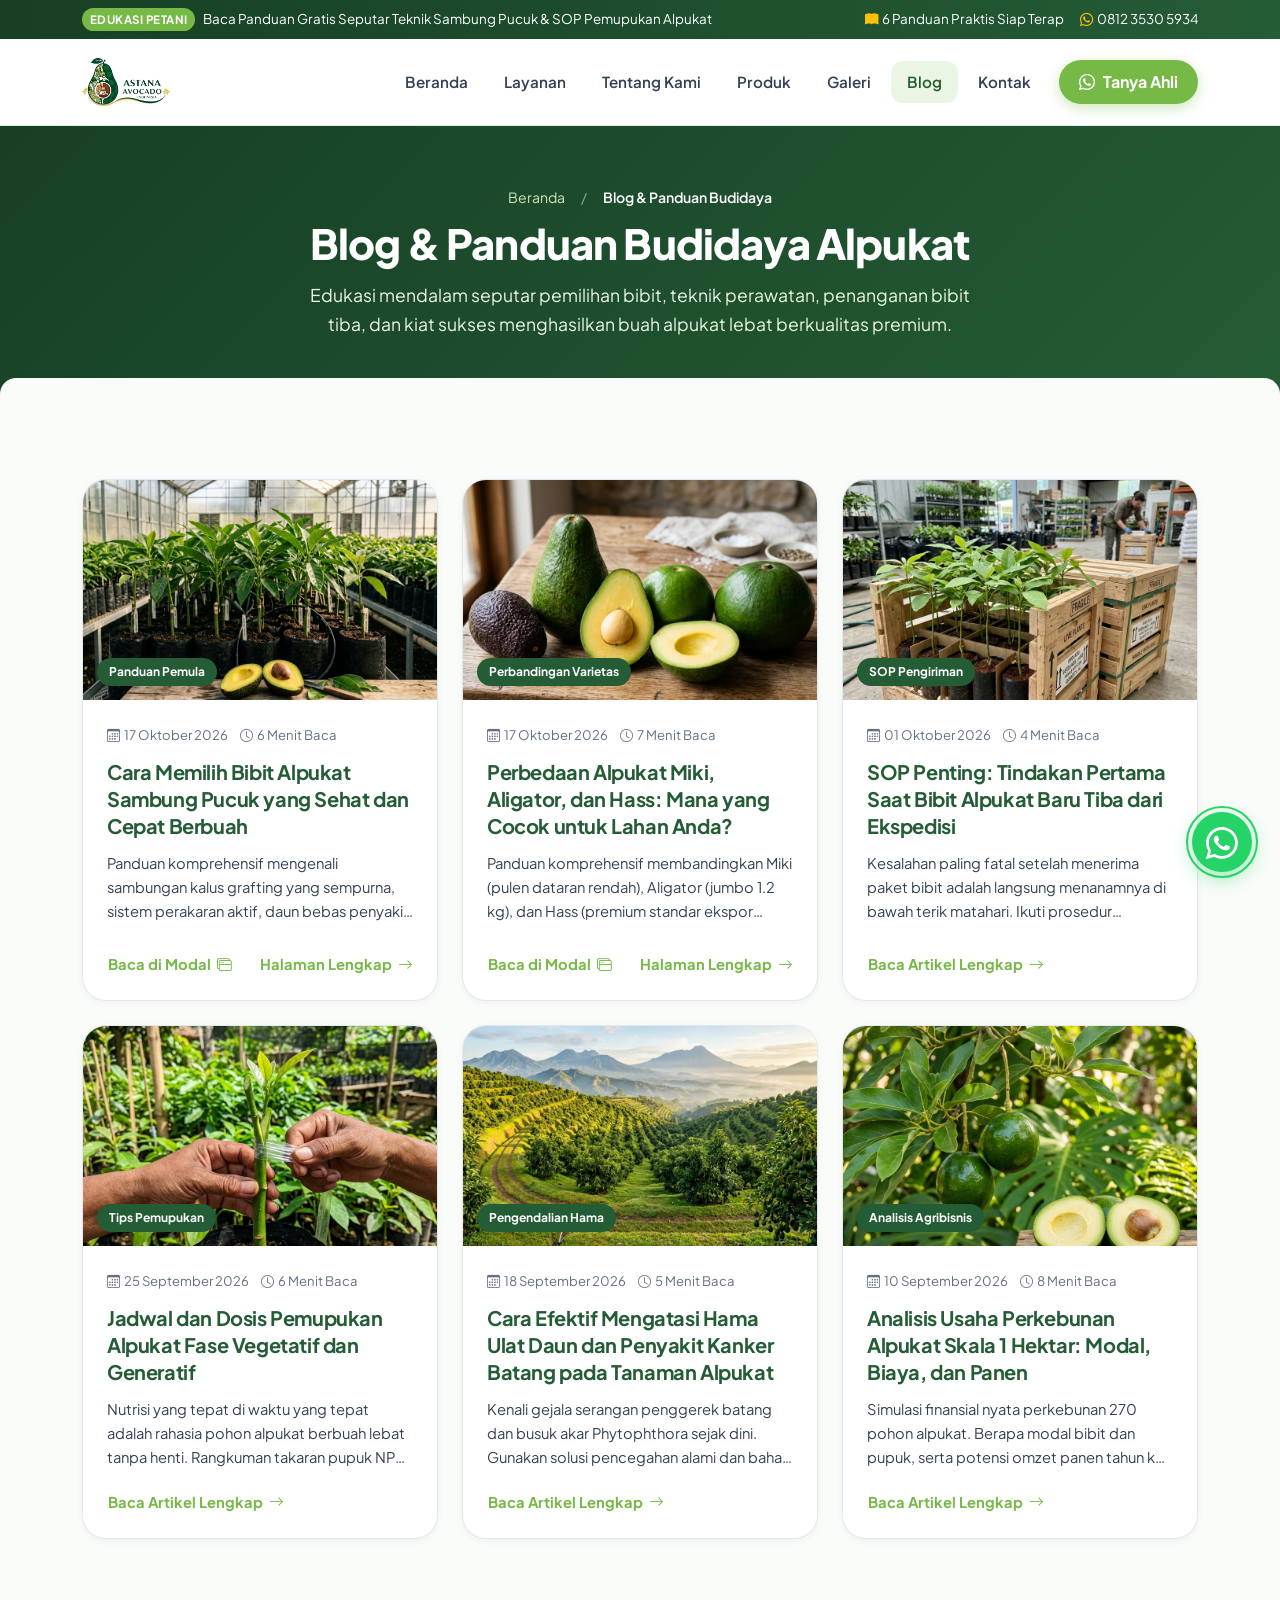
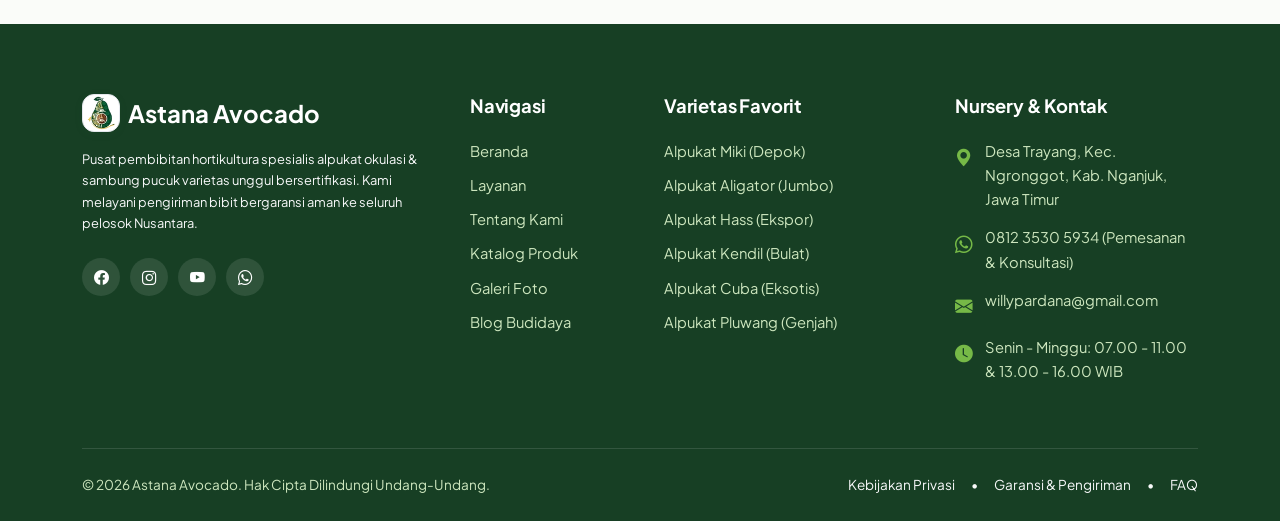
==== blog.html @ daf0a937 "file tetst" ====
<!DOCTYPE html>
<html lang="id">
<head>
  <meta charset="UTF-8">
  <meta name="viewport" content="width=device-width, initial-scale=1.0">
  <title>Blog &amp; Panduan Budidaya Bibit Alpukat | Astana Avocado</title>
  <meta name="description" content="Kumpulan artikel dan panduan praktis budidaya alpukat: cara memilih bibit sambung pucuk sehat, tips perawatan bibit tiba, jadwal pemupukan, dan analisis usaha kebun alpukat.">
  <link rel="canonical" href="https://astanaalpukat.com/blog.html">

  <meta property="og:type" content="blog">
  <meta property="og:url" content="https://astanaalpukat.com/blog.html">
  <meta property="og:title" content="Blog &amp; Panduan Budidaya Bibit Alpukat | Astana Avocado">
  <meta property="og:description" content="Panduan praktis dan ilmiah hortikultura budidaya alpukat agar cepat berbuah lebat.">
  <meta property="og:image" content="assets/images/blog-memilih-bibit.webp">

  <!-- Favicon -->
  <link rel="icon" type="image/webp" href="assets/images/favicon.webp">

  <!-- Bootstrap 5 CSS Official CDN -->
  <link href="https://cdn.jsdelivr.net/npm/bootstrap@5.3.3/dist/css/bootstrap.min.css" rel="stylesheet" integrity="sha384-QWTKZyjpPEjISv5WaRU9OFeRpok6YctnYmDr5pNlyT2bRjXh0JMhjY6hW+ALEwIH" crossorigin="anonymous">
  <link rel="stylesheet" href="https://cdn.jsdelivr.net/npm/bootstrap-icons@1.11.3/font/bootstrap-icons.min.css">
  <link rel="stylesheet" href="assets/css/style.css">

  <!-- Article JSON-LD Structured Data -->
  <script type="application/ld+json">
  {
    "@context": "https://schema.org",
    "@type": "Blog",
    "name": "Blog Budidaya Astana Alpukat",
    "description": "Panduan praktis budidaya alpukat unggul, pemilihan bibit, dan penanganan tanaman.",
    "publisher": {
      "@type": "Organization",
      "name": "Astana Alpukat",
      "logo": "https://astanaalpukat.com/assets/images/favicon.webp"
    }
  }
  </script>
</head>
<body>

  <!-- Top Announcement Bar -->
  <aside class="topbar" aria-label="Pengumuman promo">
    <div class="container">
      <div class="d-flex justify-content-between align-items-center">
        <div class="d-flex align-items-center gap-2">
          <span class="topbar-badge">Edukasi Petani</span>
          <span>Baca Panduan Gratis Seputar Teknik Sambung Pucuk &amp; SOP Pemupukan Alpukat</span>
        </div>
        <div class="d-none d-md-flex align-items-center gap-3">
          <span><i class="bi bi-book-fill me-1 text-warning"></i>6 Panduan Praktis Siap Terap</span>
          <span><i class="bi bi-whatsapp me-1 text-warning"></i>0812 3530 5934</span>
        </div>
      </div>
    </div>
  </aside>

  <!-- Main Navigation Header -->
  <header class="main-navbar" id="site-header">
    <div class="container">
      <nav class="navbar navbar-expand-lg p-0" aria-label="Menu navigasi utama">
        <a class="navbar-brand" href="index.html">
          <img src="assets/images/logo-baru-astanaavocado.webp" alt="Logo Astana Avocado Indonesia" class="navbar-brand-logo" height="48">
        </a>

        <button class="navbar-toggler border-0 shadow-none" type="button" data-bs-toggle="collapse" data-bs-target="#navbarAstana" aria-controls="navbarAstana" aria-expanded="false" aria-label="Toggle navigation">
          <span class="navbar-toggler-icon"></span>
        </button>

        <div class="collapse navbar-collapse" id="navbarAstana">
          <ul class="navbar-nav ms-auto align-items-lg-center gap-1">
            <li class="nav-item">
              <a class="nav-link" href="index.html">Beranda</a>
            </li>
            <li class="nav-item">
              <a class="nav-link" href="layanan.html">Layanan</a>
            </li>
            <li class="nav-item">
              <a class="nav-link" href="tentang-kami.html">Tentang Kami</a>
            </li>
            <li class="nav-item">
              <a class="nav-link" href="produk.html">Produk</a>
            </li>
            <li class="nav-item">
              <a class="nav-link" href="galeri.html">Galeri</a>
            </li>
            <li class="nav-item">
              <a class="nav-link active" href="blog.html">Blog</a>
            </li>
            <li class="nav-item">
              <a class="nav-link" href="kontak.html">Kontak</a>
            </li>
            <li class="nav-item ms-lg-2 mt-2 mt-lg-0">
              <a class="nav-cta-btn" href="https://wa.me/6281235305934?text=Halo%20Astana%20Alpukat,%20saya%20ingin%20konsultasi%20tanya%20jawab%20artikel%20blog." target="_blank" rel="noopener noreferrer">
                <i class="bi bi-whatsapp"></i>
                <span>Tanya Ahli</span>
              </a>
            </li>
          </ul>
        </div>
      </nav>
    </div>
  </header>

  <main id="main-content">
    <!-- Page Header Banner -->
    <section class="page-header text-center">
      <div class="container">
        <nav aria-label="breadcrumb">
          <ol class="breadcrumb-custom list-unstyled p-0 mb-2">
            <li><a href="index.html">Beranda</a></li>
            <li><span class="text-white-50 mx-2">/</span></li>
            <li class="active" aria-current="page">Blog &amp; Panduan Budidaya</li>
          </ol>
        </nav>
        <h1>Blog &amp; Panduan Budidaya Alpukat</h1>
        <p>Edukasi mendalam seputar pemilihan bibit, teknik perawatan, penanganan bibit tiba, dan kiat sukses menghasilkan buah alpukat lebat berkualitas premium.</p>
      </div>
    </section>

    <!-- Daftar Artikel Blog -->
    <section class="section-padding bg-soft">
      <div class="container">
        <div class="row g-4">
          
          <!-- Artikel 1 -->
          <div class="col-lg-4 col-md-6" id="artikel-1">
            <article class="blog-card">
              <div class="blog-img-wrap">
                <span class="blog-category-badge">Panduan Pemula</span>
                <img src="assets/images/blog-memilih-bibit.webp" alt="Panduan Memilih Bibit Alpukat Sehat" loading="lazy" width="900" height="600">
              </div>
              <div class="blog-body">
                <div class="blog-meta">
                  <span><i class="bi bi-calendar3 me-1"></i>17 Oktober 2026</span>
                  <span><i class="bi bi-clock me-1"></i>6 Menit Baca</span>
                </div>
                <h2 class="blog-title">
                  <a href="cara-memilih-bibit-alpukat-sambung-pucuk-sehat-dan-cepat-berbuah.html" data-bs-toggle="modal" data-bs-target="#articleModal1">Cara Memilih Bibit Alpukat Sambung Pucuk yang Sehat dan Cepat Berbuah</a>
                </h2>
                <p class="blog-excerpt">
                  Panduan komprehensif mengenali sambungan kalus grafting yang sempurna, sistem perakaran aktif, daun bebas penyakit, dan SOP perawatan awal pasca kirim.
                </p>
                <div class="d-flex align-items-center justify-content-between mt-auto pt-2">
                  <button class="btn p-0 text-start blog-read-more" data-bs-toggle="modal" data-bs-target="#articleModal1">
                    <span>Baca di Modal</span>
                    <i class="bi bi-window-stack"></i>
                  </button>
                  <a href="cara-memilih-bibit-alpukat-sambung-pucuk-sehat-dan-cepat-berbuah.html" class="blog-read-more text-forest">
                    <span>Halaman Lengkap</span>
                    <i class="bi bi-arrow-right"></i>
                  </a>
                </div>
              </div>
            </article>
          </div>

          <!-- Artikel 2 -->
          <div class="col-lg-4 col-md-6" id="artikel-2">
            <article class="blog-card">
              <div class="blog-img-wrap">
                <span class="blog-category-badge">Perbandingan Varietas</span>
                <img src="assets/images/blog-perbedaan-varietas.webp" alt="Perbedaan Alpukat Miki Aligator dan Hass" loading="lazy" width="900" height="600">
              </div>
              <div class="blog-body">
                <div class="blog-meta">
                  <span><i class="bi bi-calendar3 me-1"></i>17 Oktober 2026</span>
                  <span><i class="bi bi-clock me-1"></i>7 Menit Baca</span>
                </div>
                <h2 class="blog-title">
                  <a href="perbedaan-alpukat-miki-aligator-dan-hass.html" data-bs-toggle="modal" data-bs-target="#articleModal2">Perbedaan Alpukat Miki, Aligator, dan Hass: Mana yang Cocok untuk Lahan Anda?</a>
                </h2>
                <p class="blog-excerpt">
                  Panduan komprehensif membandingkan Miki (pulen dataran rendah), Aligator (jumbo 1.2 kg), dan Hass (premium standar ekspor dunia). Temukan varietas terbaik sesuai elevasi mdpl lahan Anda.
                </p>
                <div class="d-flex align-items-center justify-content-between mt-auto pt-2">
                  <button class="btn p-0 text-start blog-read-more" data-bs-toggle="modal" data-bs-target="#articleModal2">
                    <span>Baca di Modal</span>
                    <i class="bi bi-window-stack"></i>
                  </button>
                  <a href="perbedaan-alpukat-miki-aligator-dan-hass.html" class="blog-read-more text-forest">
                    <span>Halaman Lengkap</span>
                    <i class="bi bi-arrow-right"></i>
                  </a>
                </div>
              </div>
            </article>
          </div>

          <!-- Artikel 3 -->
          <div class="col-lg-4 col-md-6" id="artikel-3">
            <article class="blog-card">
              <div class="blog-img-wrap">
                <span class="blog-category-badge">SOP Pengiriman</span>
                <img src="assets/images/blog-penanganan-tiba.webp" alt="SOP Penanganan Bibit Alpukat Saat Tiba" loading="lazy" width="900" height="600">
              </div>
              <div class="blog-body">
                <div class="blog-meta">
                  <span><i class="bi bi-calendar3 me-1"></i>01 Oktober 2026</span>
                  <span><i class="bi bi-clock me-1"></i>4 Menit Baca</span>
                </div>
                <h2 class="blog-title">
                  <a href="#" data-bs-toggle="modal" data-bs-target="#articleModal3">SOP Penting: Tindakan Pertama Saat Bibit Alpukat Baru Tiba dari Ekspedisi</a>
                </h2>
                <p class="blog-excerpt">
                  Kesalahan paling fatal setelah menerima paket bibit adalah langsung menanamnya di bawah terik matahari. Ikuti prosedur aklimatisasi 5-7 hari agar bibit segar kembali 100%.
                </p>
                <button class="btn p-0 text-start blog-read-more" data-bs-toggle="modal" data-bs-target="#articleModal3">
                  <span>Baca Artikel Lengkap</span>
                  <i class="bi bi-arrow-right"></i>
                </button>
              </div>
            </article>
          </div>

          <!-- Artikel 4 -->
          <div class="col-lg-4 col-md-6" id="artikel-4">
            <article class="blog-card">
              <div class="blog-img-wrap">
                <span class="blog-category-badge">Tips Pemupukan</span>
                <img src="assets/images/blog-pemupukan.webp" alt="Jadwal dan Dosis Pemupukan Alpukat" loading="lazy" width="900" height="600">
              </div>
              <div class="blog-body">
                <div class="blog-meta">
                  <span><i class="bi bi-calendar3 me-1"></i>25 September 2026</span>
                  <span><i class="bi bi-clock me-1"></i>6 Menit Baca</span>
                </div>
                <h2 class="blog-title">
                  <a href="#" data-bs-toggle="modal" data-bs-target="#articleModal4">Jadwal dan Dosis Pemupukan Alpukat Fase Vegetatif dan Generatif</a>
                </h2>
                <p class="blog-excerpt">
                  Nutrisi yang tepat di waktu yang tepat adalah rahasia pohon alpukat berbuah lebat tanpa henti. Rangkuman takaran pupuk NPK, pupuk kandang matang, dan unsur mikro.
                </p>
                <button class="btn p-0 text-start blog-read-more" data-bs-toggle="modal" data-bs-target="#articleModal4">
                  <span>Baca Artikel Lengkap</span>
                  <i class="bi bi-arrow-right"></i>
                </button>
              </div>
            </article>
          </div>

          <!-- Artikel 5 -->
          <div class="col-lg-4 col-md-6" id="artikel-5">
            <article class="blog-card">
              <div class="blog-img-wrap">
                <span class="blog-category-badge">Pengendalian Hama</span>
                <img src="assets/images/blog-hama-penyakit.webp" alt="Cara Mengatasi Hama Ulat dan Kanker Batang Alpukat" loading="lazy" width="900" height="600">
              </div>
              <div class="blog-body">
                <div class="blog-meta">
                  <span><i class="bi bi-calendar3 me-1"></i>18 September 2026</span>
                  <span><i class="bi bi-clock me-1"></i>5 Menit Baca</span>
                </div>
                <h2 class="blog-title">
                  <a href="#" data-bs-toggle="modal" data-bs-target="#articleModal5">Cara Efektif Mengatasi Hama Ulat Daun dan Penyakit Kanker Batang pada Tanaman Alpukat</a>
                </h2>
                <p class="blog-excerpt">
                  Kenali gejala serangan penggerek batang dan busuk akar Phytophthora sejak dini. Gunakan solusi pencegahan alami dan bahan proteksi aman bagi pohon alpukat Anda.
                </p>
                <button class="btn p-0 text-start blog-read-more" data-bs-toggle="modal" data-bs-target="#articleModal5">
                  <span>Baca Artikel Lengkap</span>
                  <i class="bi bi-arrow-right"></i>
                </button>
              </div>
            </article>
          </div>

          <!-- Artikel 6 -->
          <div class="col-lg-4 col-md-6" id="artikel-6">
            <article class="blog-card">
              <div class="blog-img-wrap">
                <span class="blog-category-badge">Analisis Agribisnis</span>
                <img src="assets/images/blog-analisis-kebun.webp" alt="Analisis Modal dan Keuntungan Kebun Alpukat 1 Hektar" loading="lazy" width="900" height="600">
              </div>
              <div class="blog-body">
                <div class="blog-meta">
                  <span><i class="bi bi-calendar3 me-1"></i>10 September 2026</span>
                  <span><i class="bi bi-clock me-1"></i>8 Menit Baca</span>
                </div>
                <h2 class="blog-title">
                  <a href="#" data-bs-toggle="modal" data-bs-target="#articleModal6">Analisis Usaha Perkebunan Alpukat Skala 1 Hektar: Modal, Biaya, dan Panen</a>
                </h2>
                <p class="blog-excerpt">
                  Simulasi finansial nyata perkebunan 270 pohon alpukat. Berapa modal bibit dan pupuk, serta potensi omzet panen tahun ke-3 hingga tahun ke-6 ke depan.
                </p>
                <button class="btn p-0 text-start blog-read-more" data-bs-toggle="modal" data-bs-target="#articleModal6">
                  <span>Baca Artikel Lengkap</span>
                  <i class="bi bi-arrow-right"></i>
                </button>
              </div>
            </article>
          </div>

        </div>
      </div>
    </section>

    <!-- Modals for Full Article Reading -->
    
    <!-- Modal Artikel 1 -->
    <div class="modal fade" id="articleModal1" tabindex="-1" aria-labelledby="modalTitle1" aria-hidden="true">
      <div class="modal-dialog modal-xl modal-dialog-centered modal-dialog-scrollable">
        <div class="modal-content rounded-4 border-0 shadow-lg">
          <div class="modal-header border-0 pb-0 px-4 pt-4">
            <div>
              <span class="badge bg-success-subtle text-success px-3 py-1 rounded-pill fw-bold text-uppercase fs-xs mb-2">Panduan Budidaya Pemula</span>
              <h3 class="modal-title fw-bold text-forest" id="modalTitle1">Cara Memilih Bibit Alpukat Sambung Pucuk yang Sehat dan Cepat Berbuah</h3>
              <div class="text-muted small mt-2 d-flex flex-wrap align-items-center gap-3">
                <span><i class="bi bi-person-fill text-success me-1"></i>Tim Agronomis Astana Alpukat</span>
                <span><i class="bi bi-calendar3 text-success me-1"></i>17 Oktober 2026</span>
                <span><i class="bi bi-clock-fill text-success me-1"></i>6 Menit Baca</span>
              </div>
            </div>
            <button type="button" class="btn-close ms-auto align-self-start" data-bs-dismiss="modal" aria-label="Close"></button>
          </div>
          <div class="modal-body p-4 article-reading-body">
            <div class="rounded-4 overflow-hidden mb-4 shadow-sm">
              <img src="assets/images/blog-memilih-bibit.webp" alt="Memilih Bibit Sambung Pucuk Sehat" class="w-100 object-fit-cover" style="max-height: 380px;">
            </div>

            <p class="lead text-dark">
              Memilih bibit alpukat yang berkualitas merupakan langkah awal paling fundamental sebelum Anda menginvestasikan modal lahan, pupuk, dan waktu perawatan bertahun-tahun. Salah satu metode perbanyakan yang paling direkomendasikan dalam budidaya alpukat modern adalah <strong>sambung pucuk (*grafting*)</strong>, yaitu teknik memadukan bagian pucuk (entres) tanaman induk unggul dengan batang bawah yang berakar kokoh.
            </p>
            <p>
              Dibandingkan menanam alpukat dari biji murni (yang baru berbuah setelah 7–10 tahun dan rentan mengalami kemunduran sifat buah), bibit hasil sambung pucuk dari pohon induk yang jelas membantu mempertahankan karakter varietas 100% konsisten. Tanaman juga berpotensi memasuki fase berbuah jauh lebih awal, umumnya pada usia 2,5 hingga 3,5 tahun setelah tanam.
            </p>
            <p>
              Namun, bibit sambung pucuk tidak otomatis berbuah tanpa syarat. Kualitas kalus sambungan, kesehatan perakaran, kesesuaian iklim mdpl, dan ketelatenan pemupukan memegang peranan besar. Simak panduan teknis berikut agar Anda tidak salah memilih bibit.
            </p>

            <hr class="my-4">

            <!-- 1. Mengenal Sambung Pucuk -->
            <div class="variety-feature-card mb-4">
              <div class="row g-4 align-items-center">
                <div class="col-md-4 text-center">
                  <img src="assets/images/sambung-pucuk.webp" alt="Teknik Sambung Pucuk Alpukat" class="img-fluid rounded-4 shadow-sm" style="max-height: 200px; object-fit: cover;">
                  <span class="badge bg-success text-white mt-2 px-3 py-1 rounded-pill">Perbanyakan Vegetatif</span>
                </div>
                <div class="col-md-8">
                  <h4 class="fw-bold text-forest mb-2">1. Mengenal Bibit Alpukat Sambung Pucuk</h4>
                  <p class="small text-muted mb-2">Penyatuan batang bawah bersistem akar kuat dengan entres pohon induk unggul berbuah lebat.</p>
                  <ul class="small mb-0">
                    <li><strong>Karakter Varietas Terjaga:</strong> Pucuk berasal dari pohon induk unggul sehingga sifat buah persis mengikuti induknya.</li>
                    <li><strong>Potensi Berbuah Lebih Cepat:</strong> Memasuki fase generatif 2,5–3,5 tahun (jauh lebih cepat dari semai biji 7–10 tahun).</li>
                    <li><strong>Pilihan Varietas Beragam:</strong> Bisa memilih varietas adaptif seperti Miki, Aligator, Hass, Kendil, Cuba, atau Pluwang.</li>
                  </ul>
                </div>
              </div>
            </div>

            <!-- 2. Periksa Daun dan Batang -->
            <h4 class="fw-bold text-forest mt-4 mb-2">2. Periksa Kesehatan Daun dan Batang</h4>
            <div class="p-3 bg-light rounded-4 border mb-4">
              <h6 class="fw-bold text-forest mb-2"><i class="bi bi-check2-circle text-success me-2"></i>Ciri Fisik Bibit Sehat:</h6>
              <ul class="small mb-0">
                <li><strong>Warna Daun:</strong> Daun tua hijau pekat mengkilap, pucuk muda hijau pupus kemerahan segar tanpa layu berkepanjangan.</li>
                <li><strong>Batang Silindris Kokoh:</strong> Tegak lurus, tidak kurus kerempeng (*etiolasi*), dan kulit batang tidak berkerut kering.</li>
                <li><strong>Bebas Dari Hama:</strong> Tidak ada bercak hitam antraknosa pada daun dan tidak ada lubang gerek batang.</li>
                <li><strong>Pertumbuhan Tunas Aktif:</strong> Terlihat adanya kuncup trubus daun muda yang aktif bertumbuh di ujung pucuk.</li>
              </ul>
            </div>

            <!-- 3. Kualitas Sambungan -->
            <h4 class="fw-bold text-forest mt-4 mb-2">3. Pastikan Sambungan Menyatu dengan Baik</h4>
            <p>
              Titik sambungan (*grafting union*) adalah organ terpenting pada bibit vegetatif. Sambungan yang belum menyatu sempurna berisiko patah saat diterpa angin kencang atau mati meranggas karena saluran nutrisi tersumbat.
            </p>
            <div class="article-callout-box py-3 px-4 mb-4">
              <h6 class="fw-bold text-forest mb-2"><i class="bi bi-shield-fill-check text-success me-2"></i>Kriteria Sambungan Sempurna:</h6>
              <ul class="small mb-0">
                <li><strong>Kalus Tertutup Rapat:</strong> Sambungan berbentuk 'V' telah terbungkus kalus kambium secara rata tanpa rongga retak.</li>
                <li><strong>Bebas Jamur:</strong> Area sambungan tidak menghitam basah, tidak berlendir, dan bebas dari miselium jamur putih.</li>
                <li><strong>Pucuk Tetap Bervigor:</strong> Bagian entres di atas sambungan tampak segar berkayu dan telah bertunas aktif.</li>
              </ul>
            </div>

            <!-- 4. Batang Bawah dan Akar -->
            <h4 class="fw-bold text-forest mt-4 mb-2">4. Pilih Batang Bawah dan Akar yang Berkualitas</h4>
            <div class="row g-3 mb-4">
              <div class="col-md-6">
                <div class="p-3 rounded-4 border bg-white h-100 shadow-sm">
                  <h6 class="fw-bold text-forest mb-1"><i class="bi bi-flower1 text-success me-2"></i>Batang Bawah Sehat</h6>
                  <p class="small text-muted mb-0">Berasal dari biji alpukat lokal yang tua dan adaptif terhadap tanah tropis. Pangkal batang bersih tanpa gejala busuk leher batang (*collar rot*).</p>
                </div>
              </div>
              <div class="col-md-6">
                <div class="p-3 rounded-4 border bg-white h-100 shadow-sm">
                  <h6 class="fw-bold text-forest mb-1"><i class="bi bi-bezier2 text-primary me-2"></i>Perakaran Aktif</h6>
                  <p class="small text-muted mb-0">Rambut akar berwarna putih kekuningan segar. Hindari bibit dengan akar berbau busuk atau akar yang melingkar kaku di dasar polybag (*root-bound*).</p>
                </div>
              </div>
            </div>

            <!-- 5. Keaslian Varietas -->
            <h4 class="fw-bold text-forest mt-4 mb-2">5. Pastikan Varietas dan Asal Entres Jelas</h4>
            <p>
              Pastikan penjual dapat menjelaskan pohon induk asal entres yang digunakan. Tanyakan apakah entres diambil dari pohon induk yang sudah pernah berbuah lebat terverifikasi agar tidak salah varietas setelah dirawat bertahun-tahun.
            </p>

            <!-- 6. Faktor Cepat Berbuah -->
            <h4 class="fw-bold text-forest mt-4 mb-2">6. Faktor Penentu Kecepatan Berbuah</h4>
            <div class="d-flex flex-column gap-2 mb-4">
              <div class="p-2 px-3 bg-light rounded-3 small">
                <strong>1. Fase Dewasa Entres:</strong> Entres dari cabang produktif membawa memori genetika dewasa untuk cepat berbunga.
              </div>
              <div class="p-2 px-3 bg-light rounded-3 small">
                <strong>2. Sinar Matahari:</strong> Minimal 6–8 jam sinar matahari penuh setiap hari untuk memicu fotosintesis optimal.
              </div>
              <div class="p-2 px-3 bg-light rounded-3 small">
                <strong>3. Pemupukan Tepat Waktu:</strong> Pupuk NPK seimbang pada fase vegetatif, lalu pupuk tinggi Fosfat &amp; Kalium (MKP/KNO3) pada fase generatif.
              </div>
              <div class="p-2 px-3 bg-light rounded-3 small">
                <strong>4. Pemangkasan (*Pruning*):</strong> Memangkas pucuk agar cabang melebar mendatar dan merangsang pembungaan serentak.
              </div>
            </div>

            <!-- 7. Sesuaikan Ukuran Bibit -->
            <h4 class="fw-bold text-forest mt-4 mb-2">7. Sesuaikan Ukuran Bibit dengan Kebutuhan Penanaman</h4>
            <div class="row g-3 mb-4">
              <div class="col-md-6">
                <div class="p-3 rounded-4 border bg-white h-100 shadow-sm">
                  <h6 class="fw-bold text-forest mb-1">Pekarangan Rumah &amp; Tabulampot</h6>
                  <p class="small text-muted mb-0">Pilih bibit tinggi 60–80 cm bertajuk kompak (seperti Alpukat Miki). Sangat mudah dipindahkan ke pot drum 100 liter atau halaman rumah sempit.</p>
                </div>
              </div>
              <div class="col-md-6">
                <div class="p-3 rounded-4 border bg-white h-100 shadow-sm">
                  <h6 class="fw-bold text-forest mb-1">Kebun Komersial Hektaran</h6>
                  <p class="small text-muted mb-0">Pilih bibit tinggi 70–90 cm dengan diameter batang seragam. Pastikan berasal dari batch sambung pucuk yang sama agar jadwal panen serempak.</p>
                </div>
              </div>
            </div>

            <!-- 8. Media Tanam -->
            <h4 class="fw-bold text-forest mt-4 mb-2">8. Perhatikan Media Tanam dan Drainase</h4>
            <p>
              Alpukat sangat anti terhadap perakaran yang tergenang becek. Media tanam yang baik harus gembur berporositas tinggi, campuran tanah subur, sekam bakar/mentah, dan kompos matang dengan rasio 2:1:1.
            </p>

            <!-- 9. SOP Penanganan Pasca Kirim -->
            <h4 class="fw-bold text-forest mt-4 mb-2">9. SOP Penanganan Bibit Setelah Tiba</h4>
            <div class="d-flex flex-column gap-2 mb-4">
              <div class="p-3 bg-light rounded-3 d-flex gap-3 align-items-start">
                <span class="badge bg-success rounded-circle p-2 px-3 fw-bold fs-6">1</span>
                <div>
                  <h6 class="fw-bold text-forest mb-1">Karantina di Tempat Teduh (5–7 Hari)</h6>
                  <p class="small text-muted mb-0">Letakkan bibit di teras atau di bawah paranet. JANGAN langsung dijemur di terik matahari siang.</p>
                </div>
              </div>
              <div class="p-3 bg-light rounded-3 d-flex gap-3 align-items-start">
                <span class="badge bg-success rounded-circle p-2 px-3 fw-bold fs-6">2</span>
                <div>
                  <h6 class="fw-bold text-forest mb-1">Siram Air Secukupnya + Vitamin B1</h6>
                  <p class="small text-muted mb-0">Basahi media polybag hingga lembap. Berikan larutan anti-stres Vitamin B1 tanaman untuk mempercepat pemulihan akar.</p>
                </div>
              </div>
              <div class="p-3 bg-light rounded-3 d-flex gap-3 align-items-start">
                <span class="badge bg-success rounded-circle p-2 px-3 fw-bold fs-6">3</span>
                <div>
                  <h6 class="fw-bold text-forest mb-1">Tanam Setelah Muncul Trubus Daun Baru</h6>
                  <p class="small text-muted mb-0">Ketika daun kembali tegak dan kuncup daun baru mulai muncul, bibit siap dipindahkan ke lubang tanam permanen.</p>
                </div>
              </div>
            </div>

            <!-- 10. Kesalahan Fatal -->
            <h4 class="fw-bold text-forest mt-4 mb-2">10. Kesalahan Fatal yang Harus Dihindari</h4>
            <div class="d-flex flex-column gap-2 mb-4">
              <div class="error-avoid-item">
                <strong>1. Tergiur Harga Asal Murah:</strong> Bibit murah seringkali berasal dari semai biji liar atau entres pohon liar tanpa seleksi.
              </div>
              <div class="error-avoid-item">
                <strong>2. Mengabaikan Luka Sambungan:</strong> Membeli bibit dengan sambungan yang masih basah atau berjamur berisiko mati dalam hitungan minggu.
              </div>
              <div class="error-avoid-item">
                <strong>3. Salah Memilih Varietas untuk Ketinggian Lahan:</strong> Memaksakan menanam varietas dataran tinggi di daerah pesisir pantai.
              </div>
            </div>

            <!-- FAQ Accordion -->
            <h4 class="fw-bold text-forest mt-4 mb-3">Pertanyaan yang Sering Diajukan (FAQ)</h4>
            <div class="accordion mb-4" id="faqAccordionModal1">
              <div class="accordion-item border-0 mb-2 rounded-3 shadow-xs">
                <h2 class="accordion-header" id="hFaq1M1">
                  <button class="accordion-button collapsed rounded-3 fw-bold text-forest bg-light" type="button" data-bs-toggle="collapse" data-bs-target="#cFaq1M1">
                    Apa perbedaan bibit sambung pucuk dan bibit dari biji?
                  </button>
                </h2>
                <div id="cFaq1M1" class="accordion-collapse collapse" data-bs-parent="#faqAccordionModal1">
                  <div class="accordion-body small text-muted">
                    Bibit sambung pucuk menjamin sifat buah 100% sama dengan pohon induknya dan mulai berbuah dalam 2,5–3,5 tahun. Sedangkan tanaman dari semai biji membutuhkan waktu 7–10 tahun dan rasa buahnya berisiko menyimpang jauh dari induknya.
                  </div>
                </div>
              </div>
              <div class="accordion-item border-0 mb-2 rounded-3 shadow-xs">
                <h2 class="accordion-header" id="hFaq2M1">
                  <button class="accordion-button collapsed rounded-3 fw-bold text-forest bg-light" type="button" data-bs-toggle="collapse" data-bs-target="#cFaq2M1">
                    Bagaimana cara mengetahui sambungan pucuk berhasil sempurna?
                  </button>
                </h2>
                <div id="cFaq2M1" class="accordion-collapse collapse" data-bs-parent="#faqAccordionModal1">
                  Sambungan yang berhasil ditandai dengan tautan kambium yang tertutup kalus mulus tanpa celah retak, ranting entres berwarna hijau segar, dan aktif memunculkan tunas trubus baru.
                </div>
              </div>
              <div class="accordion-item border-0 mb-2 rounded-3 shadow-xs">
                <h2 class="accordion-header" id="hFaq3M1">
                  <button class="accordion-button collapsed rounded-3 fw-bold text-forest bg-light" type="button" data-bs-toggle="collapse" data-bs-target="#cFaq3M1">
                    Berapa ukuran bibit yang ideal untuk ditanam di kebun?
                  </button>
                </h2>
                <div id="cFaq3M1" class="accordion-collapse collapse" data-bs-parent="#faqAccordionModal1">
                  Bibit berukuran tinggi 60–90 cm dengan diameter batang seukuran jari telunjuk, luka sambungan telah mengeras tertutup kalus, dan perakaran sudah aktif memenuhi polybag.
                </div>
              </div>
            </div>

            <!-- Callout Box -->
            <div class="article-callout-box d-flex flex-column flex-md-row align-items-md-center justify-content-between gap-3">
              <div>
                <h6 class="fw-bold text-forest mb-1"><i class="bi bi-shield-check-fill text-success me-2"></i>Pesan Bibit Sambung Pucuk Asli Bergaransi</h6>
                <p class="small text-muted mb-0">Semua bibit di nursery Astana Avocado bersumber dari pohon induk berbuah terverifikasi dan dikemas peti kayu aman sampai ke kebun Anda.</p>
              </div>
              <a href="https://wa.me/6281235305934?text=Halo%20Astana%20Alpukat,%20saya%20tertarik%20memesan%20bibit%20sambung%20pucuk%20berkualitas." target="_blank" rel="noopener noreferrer" class="btn btn-sm btn-whatsapp text-nowrap px-3 py-2">
                <i class="bi bi-whatsapp me-1"></i> Pesan via WhatsApp
              </a>
            </div>

          </div>
          <div class="modal-footer border-0 px-4 pb-4 pt-0 d-flex flex-wrap justify-content-between">
            <button type="button" class="btn btn-secondary rounded-pill px-4" data-bs-dismiss="modal">Tutup</button>
            <div class="d-flex gap-2">
              <a href="cara-memilih-bibit-alpukat-sambung-pucuk-sehat-dan-cepat-berbuah.html" class="btn btn-outline-custom rounded-pill px-4">
                <i class="bi bi-box-arrow-up-right me-1"></i> Buka Halaman Penuh
              </a>
              <a href="produk.html" class="btn-primary-custom rounded-pill px-4">
                Lihat Katalog Bibit
              </a>
            </div>
          </div>
        </div>
      </div>
    </div>

    <!-- Modal Artikel 2 -->
    <div class="modal fade" id="articleModal2" tabindex="-1" aria-labelledby="modalTitle2" aria-hidden="true">
      <div class="modal-dialog modal-xl modal-dialog-centered modal-dialog-scrollable">
        <div class="modal-content rounded-4 border-0 shadow-lg">
          <div class="modal-header border-0 pb-0 px-4 pt-4">
            <div>
              <span class="badge bg-success-subtle text-success px-3 py-1 rounded-pill fw-bold text-uppercase fs-xs mb-2">Panduan Varietas Unggul</span>
              <h3 class="modal-title fw-bold text-forest" id="modalTitle2">Perbedaan Alpukat Miki, Aligator, dan Hass: Mana yang Cocok untuk Lahan Anda?</h3>
              <div class="text-muted small mt-2 d-flex flex-wrap align-items-center gap-3">
                <span><i class="bi bi-person-fill text-success me-1"></i>Tim Agronomis Astana Alpukat</span>
                <span><i class="bi bi-calendar3 text-success me-1"></i>17 Oktober 2026</span>
                <span><i class="bi bi-clock-fill text-success me-1"></i>7 Menit Baca</span>
              </div>
            </div>
            <button type="button" class="btn-close ms-auto align-self-start" data-bs-dismiss="modal" aria-label="Close"></button>
          </div>
          <div class="modal-body p-4 article-reading-body">
            <div class="rounded-4 overflow-hidden mb-4 shadow-sm">
              <img src="assets/images/blog-perbedaan-varietas.webp" alt="Perbandingan Alpukat Miki, Aligator, dan Hass" class="w-100 object-fit-cover" style="max-height: 380px;">
            </div>

            <p class="lead text-dark">
              Memilih varietas alpukat yang tepat merupakan salah satu langkah terpenting sebelum Anda memulai investasi berkebun. Setiap varietas memiliki karakter unik, mulai dari ukuran buah, tekstur daging, cita rasa, ketinggian tanam (mdpl), hingga potensi pasarnya. Tiga varietas yang paling banyak diperbincangkan saat ini adalah <strong>Alpukat Miki</strong>, <strong>Alpukat Aligator</strong>, dan <strong>Alpukat Hass</strong>.
            </p>
            <p>
              Alpukat Miki dikenal dengan daging buah yang pulen legit serta sangat adaptif di dataran rendah. Alpukat Aligator menarik perhatian karena bobot raksasa dan bentuk buahnya yang panjang. Sementara itu, alpukat Hass merupakan standar buah premium supermarket dunia dengan tekstur <em>creamy</em> dan kaya minyak nabati.
            </p>
            <p>
              Namun, varietas terbaik tidak selalu sama bagi setiap orang. Pilihan yang tepat harus disesuaikan dengan ketinggian lahan Anda, tujuan penanaman, ketersediaan air, dan target pasar. Berikut pembahasan komparasi mendalam untuk membantu Anda menentukan bibit terbaik.
            </p>

            <hr class="my-4">

            <!-- 1. Alpukat Miki -->
            <div class="variety-feature-card mb-4" id="modal-miki">
              <div class="row g-4 align-items-center">
                <div class="col-md-4 text-center">
                  <img src="assets/images/alpukat-miki.webp" alt="Buah dan Bibit Alpukat Miki" class="img-fluid rounded-4 shadow-sm" style="max-height: 220px; object-fit: cover;">
                  <span class="badge bg-success text-white mt-2 px-3 py-1 rounded-pill">Juara Dataran Rendah (0-600 mdpl)</span>
                </div>
                <div class="col-md-8">
                  <h4 class="fw-bold text-forest mb-2">1. Mengenal Alpukat Miki</h4>
                  <p class="small text-muted mb-3">Primadona pekarangan rumah perkotaan &amp; kebun dataran rendah bersuhu panas.</p>
                  <p>
                    Alpukat Miki merupakan varietas unggulan nasional yang sangat populer di kalangan petani maupun penghobi tabulampot. Menurut laporan Balai Penerapan Modernisasi Pertanian (BPTP) Jambi, alpukat Miki memiliki bobot buah sekitar <strong>400–600 gram</strong>, daging tebal berwarna kuning mentega cerah, serta tekstur lembut, padat, dan sangat pulen tanpa serat.
                  </p>
                  <h6 class="fw-bold text-forest">Karakteristik Utama:</h6>
                  <ul class="small mb-2">
                    <li><strong>Ukuran Buah:</strong> Sedang hingga cukup besar (400–600 gram/buah).</li>
                    <li><strong>Tekstur &amp; Rasa:</strong> Lembut, padat, pulen legit dengan sensasi sedikit manis gurih.</li>
                    <li><strong>Ketahanan Hama:</strong> Daun memiliki enzim alami yang tidak disukai ulat grayak/kipat.</li>
                    <li><strong>Potensi Penggunaan:</strong> Konsumsi keluarga pekarangan, penjualan buah meja segar, dan tabulampot.</li>
                  </ul>
                  <div class="article-callout-box py-2 px-3 mt-3">
                    <small><strong>Kelebihan Utama:</strong> Sangat genjah (mulai berbuah pada umur 2,5–3 tahun dari bibit sambung pucuk) dan pohon tidak terlalu tinggi sehingga mudah dipanen di pekarangan rumah.</small>
                  </div>
                </div>
              </div>
            </div>

            <!-- 2. Alpukat Aligator -->
            <div class="variety-feature-card mb-4" id="modal-aligator">
              <div class="row g-4 align-items-center">
                <div class="col-md-4 text-center">
                  <img src="assets/images/alpukat-aligator.webp" alt="Buah dan Bibit Alpukat Aligator" class="img-fluid rounded-4 shadow-sm" style="max-height: 220px; object-fit: cover;">
                  <span class="badge bg-warning text-dark mt-2 px-3 py-1 rounded-pill">Buah Jumbo (200-900 mdpl)</span>
                </div>
                <div class="col-md-8">
                  <h4 class="fw-bold text-forest mb-2">2. Mengenal Alpukat Aligator</h4>
                  <p class="small text-muted mb-3">Daya tarik visual spektakuler dengan bobot mencapai 1.2 kg per butir.</p>
                  <p>
                    Alpukat Aligator memiliki ciri morfologi buah yang sangat unik dan mudah dikenali: bentuknya memanjang seperti moncong buaya dengan bagian bawah yang membesar. Ukuran buahnya yang raksasa menjadikannya primadona agrowisata petik buah dan pedagang buah segar.
                  </p>
                  <h6 class="fw-bold text-forest">Karakteristik Utama:</h6>
                  <ul class="small mb-2">
                    <li><strong>Ukuran Buah:</strong> Sangat besar (jumbo), rata-rata bobot 800 gram hingga 1.300 gram (1.3 kg).</li>
                    <li><strong>Tekstur &amp; Rasa:</strong> Daging tebal, lembut bermentega, gurih mengenyangkan.</li>
                    <li><strong>Vigor Tanaman:</strong> Pertumbuhan sangat cepat, batang kekar dengan cabang lateral yang kuat menopang buah berat.</li>
                    <li><strong>Potensi Penggunaan:</strong> Agrowisata petik buah, parcel buah eksklusif, dan pasar buah kiloan besar.</li>
                  </ul>
                  <div class="article-callout-box py-2 px-3 mt-3">
                    <small><strong>Kelebihan Utama:</strong> Nilai jual tinggi karena penampilan buah yang impresif. Satu butir buah Aligator bisa dinikmati bersama oleh 3–4 orang sekaligus.</small>
                  </div>
                </div>
              </div>
            </div>

            <!-- 3. Alpukat Hass -->
            <div class="variety-feature-card mb-4" id="modal-hass">
              <div class="row g-4 align-items-center">
                <div class="col-md-4 text-center">
                  <img src="assets/images/alpukat-hass.webp" alt="Buah dan Bibit Alpukat Hass" class="img-fluid rounded-4 shadow-sm" style="max-height: 220px; object-fit: cover;">
                  <span class="badge bg-dark text-white mt-2 px-3 py-1 rounded-pill">Standar Ekspor Dunia (&gt;600 mdpl)</span>
                </div>
                <div class="col-md-8">
                  <h4 class="fw-bold text-forest mb-2">3. Mengenal Alpukat Hass</h4>
                  <p class="small text-muted mb-3">Raja alpukat premium dunia dengan kandungan minyak nabati &gt;18%.</p>
                  <p>
                    Alpukat Hass menguasai lebih dari 80% peredaran alpukat di pasar internasional. Keunikannya terletak pada kulit buah yang berkerikil kasar dan akan berubah warna secara alami dari hijau tua menjadi ungu kehitaman ketika buah matang sempurna.
                  </p>
                  <h6 class="fw-bold text-forest">Karakteristik Utama:</h6>
                  <ul class="small mb-2">
                    <li><strong>Ukuran Buah:</strong> Sedang (200–350 gram), ukuran ideal untuk satu porsi sajian individual (*single serving*).</li>
                    <li><strong>Tekstur &amp; Cita Rasa:</strong> Sangat padat, super *creamy*, gurih dengan aroma khas kacang (*nutty flavor*).</li>
                    <li><strong>Daya Simpan:</strong> Kulitnya yang tebal dan liat membuatnya tahan benturan saat pengiriman jarak jauh serta tahan simpan lama.</li>
                    <li><strong>Kebutuhan Iklim:</strong> Wajib dataran tinggi (&gt;600 hingga 1.500 mdpl) dengan suhu malam sejuk agar proses pembuahan optimal.</li>
                  </ul>
                  <div class="article-callout-box py-2 px-3 mt-3">
                    <small><strong>Kelebihan Utama:</strong> Harga jual per kilogram tertinggi di pasar modern (supermarket impor, restoran hotel bintang lima, dan pasar ekspor).</small>
                  </div>
                </div>
              </div>
            </div>

            <!-- 4. Tabel Perbandingan -->
            <h4 class="fw-bold text-forest mt-4 mb-3">4. Tabel Perbandingan Lengkap Miki vs Aligator vs Hass</h4>
            <div class="table-responsive mb-4 shadow-sm rounded-3">
              <table class="table table-bordered table-hover table-article-comparison mb-0">
                <thead>
                  <tr>
                    <th scope="col" style="width: 20%;">Parameter Evaluasi</th>
                    <th scope="col" style="width: 26%;">Alpukat Miki</th>
                    <th scope="col" style="width: 27%;">Alpukat Aligator</th>
                    <th scope="col" style="width: 27%;">Alpukat Hass</th>
                  </tr>
                </thead>
                <tbody>
                  <tr>
                    <td class="fw-bold bg-light">Preferensi Ketinggian</td>
                    <td><strong>0 – 600 mdpl</strong> (Dataran Rendah panas)</td>
                    <td><strong>200 – 900 mdpl</strong> (Dataran Rendah - Sedang)</td>
                    <td><strong>600 – 1.500 mdpl</strong> (Dataran Tinggi sejuk)</td>
                  </tr>
                  <tr>
                    <td class="fw-bold bg-light">Bentuk &amp; Kulit Buah</td>
                    <td>Bulat oval mulus, kulit hijau mengkilap tipis</td>
                    <td>Memanjang 60-80 cm, bawah membesar, hijau cerah</td>
                    <td>Bulat telur, kulit tebal berkerikil kasar, hitam ungu saat matang</td>
                  </tr>
                  <tr>
                    <td class="fw-bold bg-light">Bobot Rata-rata</td>
                    <td>400 – 600 gram</td>
                    <td>800 – 1.300 gram (Jumbo)</td>
                    <td>200 – 350 gram (Standar Salad)</td>
                  </tr>
                  <tr>
                    <td class="fw-bold bg-light">Tekstur &amp; Cita Rasa</td>
                    <td>Lembut, pulen mentega, gurih sedikit manis</td>
                    <td>Tebal, padat, bermentega, gurih mantap</td>
                    <td>Super creamy, buttery, nutty, kadar minyak tinggi</td>
                  </tr>
                  <tr>
                    <td class="fw-bold bg-light">Usia Mulai Berbuah</td>
                    <td>Relatif genjah: 2,5 – 3 tahun</td>
                    <td>2,5 – 3 tahun</td>
                    <td>3 – 3,5 tahun</td>
                  </tr>
                  <tr>
                    <td class="fw-bold bg-light">Target Pasar Utama</td>
                    <td>Konsumen lokal, pedagang buah segar, pekarangan</td>
                    <td>Pecinta buah jumbo, agrowisata, toko buah premium</td>
                    <td>Supermarket modern, resto hotel, ekspatriat &amp; ekspor</td>
                  </tr>
                  <tr>
                    <td class="fw-bold bg-light">Faktor Kritis Perawatan</td>
                    <td>Drainase tanah gembur, pemupukan rutin</td>
                    <td>Penopang cabang saat berbuah lebat, suplai air cukup</td>
                    <td>Wajib suhu malam sejuk (16-22°C) untuk induksi bunga</td>
                  </tr>
                </tbody>
              </table>
            </div>

            <!-- 5. Mana yang Cocok untuk Lahan Anda -->
            <h4 class="fw-bold text-forest mt-4 mb-3">5. Mana yang Paling Cocok untuk Lahan Anda?</h4>
            <div class="row g-3 mb-4">
              <div class="col-md-6">
                <div class="p-3 rounded-4 border bg-white h-100 shadow-sm">
                  <h6 class="fw-bold text-forest mb-2"><i class="bi bi-house-door-fill text-success me-2"></i>Pekarangan Rumah &amp; Tabulampot</h6>
                  <p class="small text-muted mb-0">
                    <strong>Pilihan Terbaik: Alpukat Miki.</strong> Tajuk pohonnya kompak dan tidak menjulang terlalu tinggi. Selain itu, daunnya kebal ulat grayak sehingga pekarangan Anda tetap bersih, aman untuk anak-anak, dan tidak butuh penyemprotan insektisida berlebih.
                  </p>
                </div>
              </div>
              <div class="col-md-6">
                <div class="p-3 rounded-4 border bg-white h-100 shadow-sm">
                  <h6 class="fw-bold text-forest mb-2"><i class="bi bi-shop text-warning me-2"></i>Kebun Produksi Buah Jumbo &amp; Wisata</h6>
                  <p class="small text-muted mb-0">
                    <strong>Pilihan Terbaik: Alpukat Aligator.</strong> Bentuk buahnya yang atraktif menjadi magnet utama pembeli dan pengunjung kebun wisata petik buah. Sangat cocok ditanam pada ketinggian 200–800 mdpl dengan drainase lancar.
                  </p>
                </div>
              </div>
              <div class="col-md-6">
                <div class="p-3 rounded-4 border bg-white h-100 shadow-sm">
                  <h6 class="fw-bold text-forest mb-2"><i class="bi bi-globe-americas text-primary me-2"></i>Pasar Ekspor &amp; Supermarket Modern</h6>
                  <p class="small text-muted mb-0">
                    <strong>Pilihan Terbaik: Alpukat Hass.</strong> Jika lahan Anda berada di lereng gunung atau dataran tinggi (&gt;600 mdpl) seperti Malang, Dieng, Berastagi, atau Takengon, Hass menawarkan margin keuntungan tertinggi per kilogramnya.
                  </p>
                </div>
              </div>
              <div class="col-md-6">
                <div class="p-3 rounded-4 border bg-white h-100 shadow-sm">
                  <h6 class="fw-bold text-forest mb-2"><i class="bi bi-tree-fill text-success me-2"></i>Kebun Komersial Jangka Panjang</h6>
                  <p class="small text-muted mb-0">
                    <strong>Pilihan Terbaik: Kombinasi Varietas.</strong> Di kebun komersial skala 1 hektar, disarankan menanam kombinasi (misal 70% varietas dominan adaptif iklim lokal + 30% varietas penyerbuk silang) untuk meningkatkan rasio keberhasilan penyerbukan bunga.
                  </p>
                </div>
              </div>
            </div>

            <!-- 6. Tips Memilih Bibit Berkualitas -->
            <h4 class="fw-bold text-forest mt-4 mb-3">6. 5 Tips Memilih Bibit Alpukat Berkualitas Unggul</h4>
            <div class="d-flex flex-column gap-3 mb-4">
              <div class="p-3 bg-light rounded-3 d-flex gap-3 align-items-start">
                <span class="badge bg-success rounded-circle p-2 px-3 fw-bold fs-6">1</span>
                <div>
                  <h6 class="fw-bold text-forest mb-1">Periksa Luka Sambungan (Grafting Union)</h6>
                  <p class="small text-muted mb-0">Pastikan bekas sambungan pucuk sudah membentuk kalus sempurna tanpa retakan atau jamur. Bibit vegetatif menjamin 100% sifat indukan unggul diwariskan.</p>
                </div>
              </div>
              <div class="p-3 bg-light rounded-3 d-flex gap-3 align-items-start">
                <span class="badge bg-success rounded-circle p-2 px-3 fw-bold fs-6">2</span>
                <div>
                  <h6 class="fw-bold text-forest mb-1">Pastikan Identitas Varietas &amp; Sumber Indukan Jelas</h6>
                  <p class="small text-muted mb-0">Beli bibit hanya dari penangkar bersertifikasi yang memiliki pohon induk berbuah terverifikasi agar tidak salah varietas setelah dirawat bertahun-tahun.</p>
                </div>
              </div>
              <div class="p-3 bg-light rounded-3 d-flex gap-3 align-items-start">
                <span class="badge bg-success rounded-circle p-2 px-3 fw-bold fs-6">3</span>
                <div>
                  <h6 class="fw-bold text-forest mb-1">Periksa Kesehatan Perakaran</h6>
                  <p class="small text-muted mb-0">Bibit yang siap tanam memiliki rambut akar aktif berwarna putih kekuningan di dasar polybag, serta media yang tidak becek tergenang.</p>
                </div>
              </div>
              <div class="p-3 bg-light rounded-3 d-flex gap-3 align-items-start">
                <span class="badge bg-success rounded-circle p-2 px-3 fw-bold fs-6">4</span>
                <div>
                  <h6 class="fw-bold text-forest mb-1">Sesuaikan dengan Agroklimat Lahan Anda</h6>
                  <p class="small text-muted mb-0">Ketahui ketinggian lahan (mdpl), ketersediaan sumber air sumur/sungai, dan pH tanah (ideal 5.5 - 6.5) sebelum menentukan jumlah bibit.</p>
                </div>
              </div>
              <div class="p-3 bg-light rounded-3 d-flex gap-3 align-items-start">
                <span class="badge bg-success rounded-circle p-2 px-3 fw-bold fs-6">5</span>
                <div>
                  <h6 class="fw-bold text-forest mb-1">Tanyakan Garansi Pengiriman &amp; Packing</h6>
                  <p class="small text-muted mb-0">Pastikan bibit dikirim menggunakan peti kayu berpengaman kokoh dengan media tanam lembap dan jaminan penggantian jika bibit rusak saat transit.</p>
                </div>
              </div>
            </div>

            <!-- 7. Kesalahan yang Perlu Dihindari -->
            <h4 class="fw-bold text-forest mt-4 mb-3">7. Kesalahan Umum yang Sering Terjadi</h4>
            <div class="d-flex flex-column gap-2 mb-4">
              <div class="error-avoid-item">
                <strong>1. Tergiur Ukuran Buah Saja:</strong> Menanam alpukat berukuran besar di lokasi yang tidak cocok seringkali menghasilkan buah yang rontok sebelum matang atau pohon lambat berbuah.
              </div>
              <div class="error-avoid-item">
                <strong>2. Menganggap Umur Berbuah Sebagai Kepastian Mutlak:</strong> Kecepatan berbuah dipengaruhi oleh pemupukan berimbang, kecukupan air, dan sinar matahari, bukan semata klaim brosur.
              </div>
              <div class="error-avoid-item">
                <strong>3. Menanam Hass di Dataran Rendah Panas:</strong> Pohon Hass dapat tumbuh di dataran rendah, tetapi bunganya hampir pasti rontok dan tidak menjadi buah karena membutuhkan suhu malam sejuk.
              </div>
              <div class="error-avoid-item">
                <strong>4. Membeli Bibit Asal Murah Tanpa Asal-Usul:</strong> Menunggu 3 tahun merawat bibit yang ternyata bibit cabutan biji adalah kerugian waktu dan biaya yang sangat besar.
              </div>
              <div class="error-avoid-item">
                <strong>5. Menanam Tanpa Menghitung Akses Pasar:</strong> Pastikan Anda telah mengetahui siapa pembeli panen Anda, apakah tengkulak lokal, toko buah modern, atau langsung ke konsumen.
              </div>
            </div>

            <!-- FAQ Accordion -->
            <h4 class="fw-bold text-forest mt-4 mb-3">Pertanyaan yang Sering Diajukan (FAQ)</h4>
            <div class="accordion mb-4" id="faqAccordionModal2">
              <div class="accordion-item border-0 mb-2 rounded-3 shadow-xs">
                <h2 class="accordion-header" id="hFaq1">
                  <button class="accordion-button collapsed rounded-3 fw-bold text-forest bg-light" type="button" data-bs-toggle="collapse" data-bs-target="#cFaq1">
                    Apa perbedaan utama alpukat Miki, Aligator, dan Hass?
                  </button>
                </h2>
                <div id="cFaq1" class="accordion-collapse collapse" data-bs-parent="#faqAccordionModal2">
                  <div class="accordion-body small text-muted">
                    Miki unggul pada daging buah yang pulen mentega dan sangat adaptif di dataran rendah (0-600 mdpl). Aligator menonjol dengan bentuk memanjang dan bobot raksasa hingga 1.2 kg. Sedangkan Hass memiliki kulit kasar yang berubah ungu-kehitaman saat matang dengan tekstur <em>creamy</em> standar pasar premium dunia.
                  </div>
                </div>
              </div>
              <div class="accordion-item border-0 mb-2 rounded-3 shadow-xs">
                <h2 class="accordion-header" id="hFaq2">
                  <button class="accordion-button collapsed rounded-3 fw-bold text-forest bg-light" type="button" data-bs-toggle="collapse" data-bs-target="#cFaq2">
                    Alpukat mana yang paling cocok untuk pekarangan rumah sempit?
                  </button>
                </h2>
                <div id="cFaq2" class="accordion-collapse collapse" data-bs-parent="#faqAccordionModal2">
                  Alpukat Miki adalah rekomendasi teratas untuk pekarangan rumah karena tajuk pohonnya kompak, daunnya tidak disukai hama ulat, dan sangat responsif dibudidayakan di dalam pot besar (*tabulampot*).
                </div>
              </div>
              <div class="accordion-item border-0 mb-2 rounded-3 shadow-xs">
                <h2 class="accordion-header" id="hFaq3">
                  <button class="accordion-button collapsed rounded-3 fw-bold text-forest bg-light" type="button" data-bs-toggle="collapse" data-bs-target="#cFaq3">
                    Apakah alpukat Hass bisa berbuah di dataran rendah?
                  </button>
                </h2>
                <div id="cFaq3" class="accordion-collapse collapse" data-bs-parent="#faqAccordionModal2">
                  Pohon Hass dapat tumbuh subur secara vegetatif di dataran rendah, namun sangat sulit untuk berbunga dan mengikat buah (*fruit set*). Hass membutuhkan suhu malam dingin (15–20°C) yang hanya terdapat di dataran tinggi di atas 600–800 mdpl.
                </div>
              </div>
              <div class="accordion-item border-0 mb-2 rounded-3 shadow-xs">
                <h2 class="accordion-header" id="hFaq4">
                  <button class="accordion-button collapsed rounded-3 fw-bold text-forest bg-light" type="button" data-bs-toggle="collapse" data-bs-target="#cFaq4">
                    Berapa umur bibit sambung pucuk hingga bisa dipanen pertama kali?
                  </button>
                </h2>
                <div id="cFaq4" class="accordion-collapse collapse" data-bs-parent="#faqAccordionModal2">
                  Bibit sambung pucuk unggul dari Astana Alpukat umumnya mulai berbunga dan belajar berbuah pada usia 2,5 hingga 3,5 tahun setelah tanam di lahan dengan pemeliharaan pemupukan dan penyiraman yang intensif.
                </div>
              </div>
            </div>

            <!-- Callout Box -->
            <div class="article-callout-box d-flex flex-column flex-md-row align-items-md-center justify-content-between gap-3">
              <div>
                <h6 class="fw-bold text-forest mb-1"><i class="bi bi-shield-check-fill text-success me-2"></i>Konsultasi Bibit Sesuai Lahan Anda Bersama Tim Ahli</h6>
                <p class="small text-muted mb-0">Bingung menentukan varietas yang cocok dengan ketinggian mdpl dan jenis tanah lokasi Anda? Tim kami siap menganalisis kebutuhan kebun Anda.</p>
              </div>
              <a href="https://wa.me/6281235305934?text=Halo%20Astana%20Alpukat,%20saya%20sudah%20membaca%20artikel%20perbandingan%20Miki,%20Aligator,%20dan%20Hass.%20Saya%20ingin%20konsultasi%20bibit%20yang%20cocok%20untuk%20lahan%20saya." target="_blank" rel="noopener noreferrer" class="btn btn-sm btn-whatsapp text-nowrap px-3 py-2">
                <i class="bi bi-whatsapp me-1"></i> Konsultasi via WhatsApp
              </a>
            </div>

          </div>
          <div class="modal-footer border-0 px-4 pb-4 pt-0 d-flex flex-wrap justify-content-between">
            <button type="button" class="btn btn-secondary rounded-pill px-4" data-bs-dismiss="modal">Tutup</button>
            <div class="d-flex gap-2">
              <a href="perbedaan-alpukat-miki-aligator-dan-hass.html" class="btn btn-outline-custom rounded-pill px-4">
                <i class="bi bi-box-arrow-up-right me-1"></i> Buka Halaman Penuh
              </a>
              <a href="produk.html" class="btn-primary-custom rounded-pill px-4">
                Lihat Katalog Bibit
              </a>
            </div>
          </div>
        </div>
      </div>
    </div>

    <!-- Modal Artikel 3 -->
    <div class="modal fade" id="articleModal3" tabindex="-1" aria-labelledby="modalTitle3" aria-hidden="true">
      <div class="modal-dialog modal-lg modal-dialog-centered modal-dialog-scrollable">
        <div class="modal-content rounded-4 border-0">
          <div class="modal-header border-0 pb-0">
            <h4 class="modal-title fw-bold text-forest" id="modalTitle3">SOP Tindakan Pertama Saat Bibit Alpukat Baru Tiba</h4>
            <button type="button" class="btn-close" data-bs-dismiss="modal" aria-label="Close"></button>
          </div>
          <div class="modal-body p-4">
            <img src="assets/images/blog-penanganan-tiba.webp" alt="Penanganan Bibit Tiba" class="w-100 rounded-3 mb-4 object-fit-cover" style="max-height: 320px;">
            <p>Bibit yang baru menempuh perjalanan 3-7 hari di dalam peti kayu mengalami stres ruang gelap dan kehilangan cairan. Ikuti 4 langkah ini:</p>
            <ol class="text-muted d-flex flex-column gap-2">
              <li><strong>Buka Peti Kayu Secara Hati-hati:</strong> Gunakan linggis kecil atau palu untuk melepas paku peti tanpa mengguncang batang bibit.</li>
              <li><strong>Siram Air Secukupnya:</strong> Basahi media cocopeat di polybag hingga lembap. Bisa ditambahkan larutan Vitamin B1 tanaman (1 tutup botol per 5 liter air) untuk meredakan stres.</li>
              <li><strong>Karantina di Tempat Teduh:</strong> Letakkan bibit di teras atau di bawah naungan paranet selama 5-7 hari. <em>JANGAN LANGSUNG terkena sinar matahari terik jam 11-14 siang!</em></li>
              <li><strong>Tanam Setelah Muncul Tunas Baru:</strong> Setelah daun tegak kembali dan mulai muncul trubus daun muda, bibit siap dipindahkan ke lubang tanam permanen.</li>
            </ol>
          </div>
          <div class="modal-footer border-0">
            <button type="button" class="btn btn-secondary rounded-pill px-4" data-bs-dismiss="modal">Tutup</button>
          </div>
        </div>
      </div>
    </div>

    <!-- Modal Artikel 4, 5, 6 (Singkat) -->
    <div class="modal fade" id="articleModal4" tabindex="-1" aria-hidden="true">
      <div class="modal-dialog modal-lg modal-dialog-centered modal-dialog-scrollable">
        <div class="modal-content rounded-4 border-0">
          <div class="modal-header border-0 pb-0">
            <h4 class="modal-title fw-bold text-forest">Jadwal dan Dosis Pemupukan Alpukat</h4>
            <button type="button" class="btn-close" data-bs-dismiss="modal" aria-label="Close"></button>
          </div>
          <div class="modal-body p-4">
            <img src="assets/images/blog-pemupukan.webp" alt="Pemupukan Alpukat" class="w-100 rounded-3 mb-4 object-fit-cover" style="max-height: 320px;">
            <p><strong>Fase Vegetatif (Tahun 1-2):</strong> Fokus pada pembentukan cabang dan daun. Berikan NPK 16-16-16 dosis 50-100 gram per pohon tiap 3 bulan sekali, ditambah pupuk kandang matang 10-20 kg per pohon tiap 6 bulan.</p>
            <p><strong>Fase Generatif (Tahun 2.5 ke atas):</strong> Ganti pupuk dengan formula tinggi Fosfat dan Kalium (seperti MKP atau KNO3 putih) untuk merangsang keluarnya bunga dan mencegah rontoknya pentil buah.</p>
          </div>
          <div class="modal-footer border-0">
            <button type="button" class="btn btn-secondary rounded-pill px-4" data-bs-dismiss="modal">Tutup</button>
          </div>
        </div>
      </div>
    </div>

    <div class="modal fade" id="articleModal5" tabindex="-1" aria-hidden="true">
      <div class="modal-dialog modal-lg modal-dialog-centered modal-dialog-scrollable">
        <div class="modal-content rounded-4 border-0">
          <div class="modal-header border-0 pb-0">
            <h4 class="modal-title fw-bold text-forest">Mengatasi Hama Ulat &amp; Kanker Batang</h4>
            <button type="button" class="btn-close" data-bs-dismiss="modal" aria-label="Close"></button>
          </div>
          <div class="modal-body p-4">
            <img src="assets/images/blog-hama-penyakit.webp" alt="Hama dan Penyakit" class="w-100 rounded-3 mb-4 object-fit-cover" style="max-height: 320px;">
            <p>Penyakit paling berbahaya pada alpukat adalah <em>Phytophthora cinnamomi</em> (busuk akar &amp; kanker batang). Pencegahannya adalah membuat gundukan tanah saat menanam agar air hujan tidak menggenangi leher akar, serta mengoleskan bubur bordeaux (tembaga hidroksida) pada batang pohon yang tergores.</p>
          </div>
          <div class="modal-footer border-0">
            <button type="button" class="btn btn-secondary rounded-pill px-4" data-bs-dismiss="modal">Tutup</button>
          </div>
        </div>
      </div>
    </div>

    <div class="modal fade" id="articleModal6" tabindex="-1" aria-hidden="true">
      <div class="modal-dialog modal-lg modal-dialog-centered modal-dialog-scrollable">
        <div class="modal-content rounded-4 border-0">
          <div class="modal-header border-0 pb-0">
            <h4 class="modal-title fw-bold text-forest">Analisis Usaha Kebun Alpukat 1 Hektar</h4>
            <button type="button" class="btn-close" data-bs-dismiss="modal" aria-label="Close"></button>
          </div>
          <div class="modal-body p-4">
            <img src="assets/images/blog-analisis-kebun.webp" alt="Analisis Kebun" class="w-100 rounded-3 mb-4 object-fit-cover" style="max-height: 320px;">
            <p>Pada lahan 1 hektar dengan jarak tanam 6 x 6 meter, Anda dapat menanam sekitar 270 pohon bibit sambung pucuk. Pada usia 3 tahun, tiap pohon rata-rata menghasilkan 20-30 kg buah. Dengan harga jual rata-rata petani Rp 25.000/kg, potensi omzet tahun ke-3 bisa mencapai Rp 135.000.000 - Rp 200.000.000, dan terus meningkat tajam pada tahun ke-5.</p>
          </div>
          <div class="modal-footer border-0">
            <button type="button" class="btn btn-secondary rounded-pill px-4" data-bs-dismiss="modal">Tutup</button>
          </div>
        </div>
      </div>
    </div>

  </main>

  <!-- Site Footer -->
  <footer class="site-footer">
    <div class="container">
      <div class="row g-5">
        <div class="col-lg-4 col-md-6">
          <div class="d-flex align-items-center gap-2 mb-3">
            <div class="brand-icon-wrap" style="width: 38px; height: 38px;">
              <img src="assets/images/favicon.webp" alt="Logo Astana Avocado" width="28" height="28">
            </div>
            <span class="fs-4 fw-bold text-white">Astana Avocado</span>
          </div>
          <p class="small text-light mb-4">
            Pusat pembibitan hortikultura spesialis alpukat okulasi &amp; sambung pucuk varietas unggul bersertifikasi. Kami melayani pengiriman bibit bergaransi aman ke seluruh pelosok Nusantara.
          </p>
          <div class="social-links">
            <a href="https://facebook.com/astanaalpukat" class="social-btn" aria-label="Facebook"><i class="bi bi-facebook"></i></a>
            <a href="https://instagram.com/astanaalpukat" class="social-btn" aria-label="Instagram"><i class="bi bi-instagram"></i></a>
            <a href="https://youtube.com/@astanaalpukat" class="social-btn" aria-label="YouTube"><i class="bi bi-youtube"></i></a>
            <a href="https://wa.me/6281235305934" class="social-btn" aria-label="WhatsApp"><i class="bi bi-whatsapp"></i></a>
          </div>
        </div>

        <div class="col-lg-2 col-md-6 col-6">
          <h5>Navigasi</h5>
          <ul class="footer-links">
            <li><a href="index.html">Beranda</a></li>
            <li><a href="layanan.html">Layanan</a></li>
            <li><a href="tentang-kami.html">Tentang Kami</a></li>
            <li><a href="produk.html">Katalog Produk</a></li>
            <li><a href="galeri.html">Galeri Foto</a></li>
            <li><a href="blog.html">Blog Budidaya</a></li>
          </ul>
        </div>

        <div class="col-lg-3 col-md-6 col-6">
          <h5>Varietas Favorit</h5>
          <ul class="footer-links">
            <li><a href="produk.html">Alpukat Miki (Depok)</a></li>
            <li><a href="produk.html">Alpukat Aligator (Jumbo)</a></li>
            <li><a href="produk.html">Alpukat Hass (Ekspor)</a></li>
            <li><a href="produk.html">Alpukat Kendil (Bulat)</a></li>
            <li><a href="produk.html">Alpukat Cuba (Eksotis)</a></li>
            <li><a href="produk.html">Alpukat Pluwang (Genjah)</a></li>
          </ul>
        </div>

        <div class="col-lg-3 col-md-6">
          <h5>Nursery &amp; Kontak</h5>
          <div class="footer-contact-item">
            <i class="bi bi-geo-alt-fill"></i>
            <div>Desa Trayang, Kec. Ngronggot, Kab. Nganjuk, Jawa Timur</div>
          </div>
          <div class="footer-contact-item">
            <i class="bi bi-whatsapp"></i>
            <div>0812 3530 5934 (Pemesanan &amp; Konsultasi)</div>
          </div>
          <div class="footer-contact-item">
            <i class="bi bi-envelope-fill"></i>
            <div>willypardana@gmail.com</div>
          </div>
          <div class="footer-contact-item">
            <i class="bi bi-clock-fill"></i>
            <div>Senin - Minggu: 07.00 - 11.00 &amp; 13.00 - 16.00 WIB</div>
          </div>
        </div>
      </div>

      <div class="footer-bottom">
        <div>&copy; 2026 Astana Avocado. Hak Cipta Dilindungi Undang-Undang.</div>
        <div class="d-flex gap-3">
          <a href="kebijakan-privasi.html" class="text-light">Kebijakan Privasi</a>
          <span class="text-light">&bull;</span>
          <a href="kebijakan-privasi.html#garansi" class="text-light">Garansi &amp; Pengiriman</a>
          <span class="text-light">&bull;</span>
          <a href="faq.html" class="text-light">FAQ</a>
        </div>
      </div>
    </div>
  </footer>

  <!-- Floating WhatsApp Widget -->
  <a href="https://wa.me/6281235305934?text=Halo%20Astana%20Avocado,%20saya%20ingin%20konsultasi%20tanya%20jawab%20artikel%20blog." target="_blank" rel="noopener noreferrer" class="floating-wa-btn" aria-label="WhatsApp">
    <div class="floating-wa-pulse"></div>
    <i class="bi bi-whatsapp"></i>
    <div class="floating-wa-tooltip">Konsultasi Budidaya via WhatsApp</div>
  </a>

  <!-- Bootstrap 5 JS Bundle Official CDN -->
  <script src="https://cdn.jsdelivr.net/npm/bootstrap@5.3.3/dist/js/bootstrap.bundle.min.js" integrity="sha384-YvpcrYf0tY3lHB60NNkmXc5s9fDVZLESaAA55NDzOxhy9GkcIdslK1eN7N6jIeHz" crossorigin="anonymous"></script>
  <!-- Custom JS -->
  <script src="assets/js/main.js"></script>
</body>
</html>
---- assets/css/style.css ----
/* ==========================================================================
   ASTANA ALPUKAT - DESIGN SYSTEM & CORE STYLES
   Berdasarkan PRD Website Penjualan Bibit Alpukat
   Palet: Hijau Utama (#76B947), Hijau Gelap (#245C36), Hijau Muda (#EAF6E3), Putih (#FFFFFF), Abu-abu (#344054, #F5F7F4)
   ========================================================================== */

@import url('https://fonts.googleapis.com/css2?family=Plus+Jakarta+Sans:wght@300;400;500;600;700;800&display=swap');

:root {
  --primary-green: #76B947;
  --primary-green-hover: #65a13c;
  --primary-green-light: #EAF6E3;
  --primary-green-subtle: #f2faee;
  
  --dark-forest: #245C36;
  --dark-forest-deep: #173f24;
  --dark-forest-hover: #2e7344;
  
  --butter-gold: #D97706;
  --butter-gold-light: #FEF3C7;
  --butter-gold-badge: #F59E0B;
  
  --text-main: #344054;
  --text-dark: #1D2939;
  --text-muted: #667085;
  --text-light: #98A2B3;
  
  --bg-body: #FAFCF9;
  --bg-card: #FFFFFF;
  --bg-soft: #F5F7F4;
  --bg-surface: #F0F4EE;
  
  --border-color: #E4E7EC;
  --border-light: #F0F2F5;
  --border-green: #CDE6BE;

  --shadow-xs: 0 1px 2px rgba(16, 24, 40, 0.05);
  --shadow-sm: 0 2px 6px rgba(36, 92, 54, 0.06);
  --shadow-md: 0 6px 18px rgba(36, 92, 54, 0.08);
  --shadow-lg: 0 12px 32px rgba(36, 92, 54, 0.12);
  --shadow-xl: 0 20px 45px rgba(36, 92, 54, 0.16);

  --radius-sm: 8px;
  --radius-md: 12px;
  --radius-lg: 18px;
  --radius-xl: 24px;
  --radius-full: 9999px;

  --transition-fast: 0.18s ease;
  --transition-normal: 0.28s cubic-bezier(0.4, 0, 0.2, 1);
  --transition-slow: 0.45s cubic-bezier(0.4, 0, 0.2, 1);
}

/* Base Reset & Typography */
*, *::before, *::after {
  box-sizing: border-box;
}

html {
  scroll-behavior: smooth;
  font-size: 16px;
}

body {
  font-family: 'Plus Jakarta Sans', -apple-system, BlinkMacSystemFont, "Segoe UI", Roboto, sans-serif;
  color: var(--text-main);
  background-color: var(--bg-body);
  line-height: 1.65;
  overflow-x: hidden;
  -webkit-font-smoothing: antialiased;
}

h1, h2, h3, h4, h5, h6 {
  color: var(--dark-forest);
  font-weight: 700;
  line-height: 1.25;
  letter-spacing: -0.02em;
}

p {
  margin-bottom: 1rem;
}

a {
  color: var(--dark-forest);
  text-decoration: none;
  transition: color var(--transition-fast);
}

a:hover {
  color: var(--primary-green-hover);
}

img {
  max-width: 100%;
  height: auto;
  display: block;
}

/* ==========================================================================
   TOP BAR & HEADER
   ========================================================================== */
.topbar {
  background: linear-gradient(90deg, var(--dark-forest-deep), var(--dark-forest));
  color: #FFFFFF;
  font-size: 0.84rem;
  padding: 8px 0;
  position: relative;
  z-index: 1030;
}

.topbar a {
  color: #EAF6E3;
  font-weight: 500;
}

.topbar a:hover {
  color: #FFFFFF;
  text-decoration: underline;
}

.topbar-badge {
  background-color: var(--primary-green);
  color: #FFFFFF;
  font-size: 0.72rem;
  font-weight: 700;
  padding: 2px 8px;
  border-radius: var(--radius-full);
  text-transform: uppercase;
  letter-spacing: 0.04em;
}

/* Main Navbar */
.main-navbar {
  background-color: rgba(255, 255, 255, 0.96);
  backdrop-filter: blur(12px);
  border-bottom: 1px solid var(--border-color);
  padding: 14px 0;
  transition: all var(--transition-normal);
  position: sticky;
  top: 0;
  z-index: 1020;
}

.main-navbar.scrolled {
  box-shadow: var(--shadow-sm);
  padding: 10px 0;
}

.navbar-brand {
  display: flex;
  align-items: center;
  gap: 12px;
  font-size: 1.35rem;
  font-weight: 800;
  color: var(--dark-forest) !important;
  letter-spacing: -0.03em;
}

.navbar-brand-logo {
  height: 48px;
  width: auto;
  max-width: 220px;
  object-fit: contain;
  display: block;
}

.brand-icon-wrap {
  width: 44px;
  height: 44px;
  border-radius: 12px;
  background: #FFFFFF;
  border: 1px solid var(--border-color);
  display: flex;
  align-items: center;
  justify-content: center;
  box-shadow: 0 2px 8px rgba(36, 92, 54, 0.08);
  overflow: hidden;
}

.brand-icon-wrap img {
  width: 34px;
  height: 34px;
  object-fit: contain;
}

.brand-text-sub {
  display: block;
  font-size: 0.68rem;
  font-weight: 600;
  color: var(--primary-green-hover);
  letter-spacing: 0.08em;
  text-transform: uppercase;
  line-height: 1;
}

.nav-link {
  font-size: 0.95rem;
  font-weight: 600;
  color: var(--text-main) !important;
  padding: 8px 16px !important;
  border-radius: var(--radius-md);
  transition: all var(--transition-fast);
}

.nav-link:hover,
.nav-link.active {
  color: var(--dark-forest) !important;
  background-color: var(--primary-green-light);
}

.nav-cta-btn {
  background-color: var(--primary-green);
  color: #FFFFFF !important;
  font-weight: 700;
  padding: 9px 20px !important;
  border-radius: var(--radius-full);
  box-shadow: 0 4px 14px rgba(118, 185, 71, 0.35);
  display: inline-flex;
  align-items: center;
  gap: 8px;
  transition: all var(--transition-fast);
}

.nav-cta-btn:hover {
  background-color: var(--primary-green-hover);
  transform: translateY(-2px);
  box-shadow: 0 6px 18px rgba(118, 185, 71, 0.45);
}

/* ==========================================================================
   BUTTONS & BADGES
   ========================================================================== */
.btn-primary-custom {
  background-color: var(--primary-green);
  border: 2px solid var(--primary-green);
  color: #FFFFFF;
  font-weight: 700;
  padding: 12px 28px;
  border-radius: var(--radius-full);
  display: inline-flex;
  align-items: center;
  justify-content: center;
  gap: 8px;
  transition: all var(--transition-normal);
  box-shadow: 0 4px 16px rgba(118, 185, 71, 0.3);
}

.btn-primary-custom:hover {
  background-color: var(--primary-green-hover);
  border-color: var(--primary-green-hover);
  color: #FFFFFF;
  transform: translateY(-2px);
  box-shadow: 0 8px 24px rgba(118, 185, 71, 0.4);
}

.btn-dark-custom {
  background-color: var(--dark-forest);
  border: 2px solid var(--dark-forest);
  color: #FFFFFF;
  font-weight: 700;
  padding: 12px 28px;
  border-radius: var(--radius-full);
  display: inline-flex;
  align-items: center;
  justify-content: center;
  gap: 8px;
  transition: all var(--transition-normal);
  box-shadow: 0 4px 16px rgba(36, 92, 54, 0.25);
}

.btn-dark-custom:hover {
  background-color: var(--dark-forest-hover);
  border-color: var(--dark-forest-hover);
  color: #FFFFFF;
  transform: translateY(-2px);
  box-shadow: 0 8px 24px rgba(36, 92, 54, 0.35);
}

.btn-outline-custom {
  background-color: transparent;
  border: 2px solid var(--dark-forest);
  color: var(--dark-forest);
  font-weight: 700;
  padding: 12px 28px;
  border-radius: var(--radius-full);
  display: inline-flex;
  align-items: center;
  justify-content: center;
  gap: 8px;
  transition: all var(--transition-normal);
}

.btn-outline-custom:hover {
  background-color: var(--dark-forest);
  color: #FFFFFF;
  transform: translateY(-2px);
}

.btn-whatsapp {
  background-color: #25D366;
  border: 2px solid #25D366;
  color: #FFFFFF;
  font-weight: 700;
  padding: 10px 22px;
  border-radius: var(--radius-full);
  display: inline-flex;
  align-items: center;
  justify-content: center;
  gap: 8px;
  transition: all var(--transition-normal);
}

.btn-whatsapp:hover {
  background-color: #1EBE5D;
  border-color: #1EBE5D;
  color: #FFFFFF;
  transform: translateY(-2px);
  box-shadow: 0 6px 18px rgba(37, 211, 102, 0.35);
}

.badge-tag {
  font-size: 0.76rem;
  font-weight: 700;
  padding: 4px 10px;
  border-radius: var(--radius-full);
  text-transform: uppercase;
  letter-spacing: 0.04em;
  display: inline-flex;
  align-items: center;
  gap: 4px;
}

.badge-green {
  background-color: var(--primary-green-light);
  color: var(--dark-forest);
  border: 1px solid var(--border-green);
}

.badge-gold {
  background-color: var(--butter-gold-light);
  color: var(--butter-gold);
  border: 1px solid #FCD34D;
}

.badge-forest {
  background-color: var(--dark-forest);
  color: #FFFFFF;
}

/* ==========================================================================
   HERO SECTION
   ========================================================================== */
.hero-section {
  position: relative;
  padding: 70px 0 90px;
  background: linear-gradient(175deg, #FFFFFF 0%, var(--bg-surface) 100%);
  overflow: hidden;
}

.hero-shape-1 {
  position: absolute;
  top: -120px;
  right: -80px;
  width: 500px;
  height: 500px;
  border-radius: 50%;
  background: radial-gradient(circle, rgba(118, 185, 71, 0.15) 0%, rgba(255, 255, 255, 0) 70%);
  pointer-events: none;
}

.hero-shape-2 {
  position: absolute;
  bottom: -60px;
  left: -80px;
  width: 400px;
  height: 400px;
  border-radius: 50%;
  background: radial-gradient(circle, rgba(36, 92, 54, 0.08) 0%, rgba(255, 255, 255, 0) 70%);
  pointer-events: none;
}

.hero-title {
  font-size: clamp(2.2rem, 4.2vw, 3.4rem);
  font-weight: 800;
  color: var(--dark-forest);
  margin-bottom: 20px;
  letter-spacing: -0.03em;
}

.hero-title .text-highlight {
  color: var(--primary-green);
  position: relative;
  display: inline-block;
}

.hero-subtitle {
  font-size: 1.15rem;
  color: var(--text-main);
  margin-bottom: 32px;
  max-width: 560px;
}

.hero-img-card {
  position: relative;
  border-radius: var(--radius-xl);
  overflow: hidden;
  box-shadow: var(--shadow-xl);
  border: 6px solid #FFFFFF;
}

.hero-img-card img {
  width: 100%;
  height: 440px;
  object-fit: cover;
  transition: transform var(--transition-slow);
}

.hero-img-card:hover img {
  transform: scale(1.03);
}

.hero-floating-card {
  position: absolute;
  bottom: 24px;
  left: 24px;
  background: rgba(255, 255, 255, 0.94);
  backdrop-filter: blur(8px);
  padding: 14px 20px;
  border-radius: var(--radius-lg);
  border: 1px solid rgba(255, 255, 255, 0.8);
  box-shadow: var(--shadow-md);
  display: flex;
  align-items: center;
  gap: 14px;
  z-index: 2;
}

.floating-icon {
  width: 44px;
  height: 44px;
  border-radius: 50%;
  background-color: var(--primary-green-light);
  color: var(--dark-forest);
  display: flex;
  align-items: center;
  justify-content: center;
  font-size: 1.3rem;
}

/* Hero Stats Bar */
.hero-stats-wrap {
  background-color: #FFFFFF;
  border-radius: var(--radius-xl);
  box-shadow: var(--shadow-md);
  border: 1px solid var(--border-color);
  padding: 24px 32px;
  margin-top: -40px;
  position: relative;
  z-index: 10;
}

.stat-item {
  text-align: center;
  padding: 10px 16px;
}

.stat-number {
  font-size: 2.1rem;
  font-weight: 800;
  color: var(--dark-forest);
  line-height: 1.1;
  letter-spacing: -0.02em;
}

.stat-label {
  font-size: 0.86rem;
  font-weight: 600;
  color: var(--text-muted);
  margin-top: 4px;
}

/* ==========================================================================
   PAGE BANNER / BREADCRUMB
   ========================================================================== */
.page-header {
  background: linear-gradient(135deg, var(--dark-forest-deep) 0%, var(--dark-forest) 100%);
  color: #FFFFFF;
  padding: 60px 0 55px;
  position: relative;
  overflow: hidden;
}

.page-header::after {
  content: '';
  position: absolute;
  bottom: 0;
  left: 0;
  right: 0;
  height: 16px;
  background-color: var(--bg-body);
  border-radius: 20px 20px 0 0;
}

.page-header h1 {
  color: #FFFFFF;
  font-size: 2.6rem;
  font-weight: 800;
  margin-bottom: 12px;
}

.page-header p {
  color: #EAF6E3;
  font-size: 1.1rem;
  max-width: 680px;
  margin: 0 auto;
}

.breadcrumb-custom {
  display: flex;
  align-items: center;
  justify-content: center;
  gap: 8px;
  font-size: 0.88rem;
  margin-bottom: 16px;
}

.breadcrumb-custom a {
  color: #CDE6BE;
}

.breadcrumb-custom a:hover {
  color: #FFFFFF;
}

.breadcrumb-custom .active {
  color: #FFFFFF;
  font-weight: 600;
}

/* ==========================================================================
   CARDS & GRIDS
   ========================================================================== */
.section-padding {
  padding: 85px 0;
}

.section-title-wrap {
  text-align: center;
  max-width: 680px;
  margin: 0 auto 50px;
}

.section-subtitle-badge {
  display: inline-block;
  background-color: var(--primary-green-light);
  color: var(--dark-forest);
  font-size: 0.82rem;
  font-weight: 700;
  padding: 6px 14px;
  border-radius: var(--radius-full);
  margin-bottom: 14px;
  text-transform: uppercase;
  letter-spacing: 0.06em;
}

.section-title {
  font-size: clamp(1.8rem, 3.2vw, 2.4rem);
  font-weight: 800;
  margin-bottom: 14px;
}

.section-desc {
  font-size: 1.05rem;
  color: var(--text-muted);
}

/* Product Card */
.product-card {
  background-color: var(--bg-card);
  border-radius: var(--radius-xl);
  border: 1px solid var(--border-color);
  box-shadow: var(--shadow-sm);
  overflow: hidden;
  transition: all var(--transition-normal);
  display: flex;
  flex-direction: column;
  height: 100%;
}

.product-card:hover {
  transform: translateY(-6px);
  box-shadow: var(--shadow-lg);
  border-color: var(--border-green);
}

.product-img-wrap {
  position: relative;
  overflow: hidden;
  height: 250px;
  background-color: var(--bg-soft);
}

.product-img-wrap img {
  width: 100%;
  height: 100%;
  object-fit: cover;
  transition: transform var(--transition-slow);
}

.product-card:hover .product-img-wrap img {
  transform: scale(1.06);
}

.product-badge-pos {
  position: absolute;
  top: 14px;
  left: 14px;
  z-index: 2;
}

.product-stock-badge {
  position: absolute;
  top: 14px;
  right: 14px;
  z-index: 2;
  background: rgba(255, 255, 255, 0.92);
  backdrop-filter: blur(4px);
  font-size: 0.74rem;
  font-weight: 700;
  padding: 4px 10px;
  border-radius: var(--radius-full);
  color: var(--dark-forest);
  border: 1px solid var(--border-color);
}

.product-body {
  padding: 22px;
  display: flex;
  flex-direction: column;
  flex-grow: 1;
}

.product-latin-name {
  font-size: 0.8rem;
  font-style: italic;
  color: var(--text-muted);
  margin-bottom: 4px;
}

.product-name {
  font-size: 1.28rem;
  font-weight: 700;
  color: var(--dark-forest);
  margin-bottom: 8px;
}

.product-desc {
  font-size: 0.9rem;
  color: var(--text-main);
  margin-bottom: 16px;
  display: -webkit-box;
  -webkit-line-clamp: 2;
  -webkit-box-orient: vertical;
  overflow: hidden;
}

.product-specs-list {
  background-color: var(--bg-soft);
  border-radius: var(--radius-md);
  padding: 10px 14px;
  margin-bottom: 16px;
  font-size: 0.82rem;
  display: grid;
  grid-template-columns: 1fr 1fr;
  gap: 6px 12px;
}

.spec-item {
  display: flex;
  align-items: center;
  gap: 6px;
  color: var(--text-main);
}

.spec-item i {
  color: var(--primary-green);
  font-size: 0.9rem;
}

.product-footer {
  margin-top: auto;
  padding-top: 16px;
  border-top: 1px solid var(--border-color);
  display: flex;
  align-items: center;
  justify-content: space-between;
  gap: 12px;
}

.product-price-label {
  font-size: 0.75rem;
  color: var(--text-muted);
  text-transform: uppercase;
  font-weight: 600;
  display: block;
}

.product-price {
  font-size: 1.25rem;
  font-weight: 800;
  color: var(--dark-forest);
  line-height: 1.1;
}

/* Feature Box */
.feature-box {
  background-color: var(--bg-card);
  border: 1px solid var(--border-color);
  border-radius: var(--radius-xl);
  padding: 32px 26px;
  height: 100%;
  transition: all var(--transition-normal);
  box-shadow: var(--shadow-sm);
  position: relative;
  overflow: hidden;
}

.feature-box:hover {
  transform: translateY(-5px);
  box-shadow: var(--shadow-lg);
  border-color: var(--border-green);
}

.feature-box::before {
  content: '';
  position: absolute;
  top: 0;
  left: 0;
  right: 0;
  height: 4px;
  background: linear-gradient(90deg, var(--primary-green), var(--dark-forest));
  opacity: 0;
  transition: opacity var(--transition-fast);
}

.feature-box:hover::before {
  opacity: 1;
}

.feature-icon-wrap {
  width: 60px;
  height: 60px;
  border-radius: var(--radius-lg);
  background-color: var(--primary-green-light);
  color: var(--dark-forest);
  display: flex;
  align-items: center;
  justify-content: center;
  font-size: 1.6rem;
  margin-bottom: 22px;
  transition: all var(--transition-normal);
}

.feature-box:hover .feature-icon-wrap {
  background-color: var(--primary-green);
  color: #FFFFFF;
  transform: scale(1.08);
}

.feature-title {
  font-size: 1.22rem;
  font-weight: 700;
  margin-bottom: 12px;
}

.feature-desc {
  font-size: 0.92rem;
  color: var(--text-muted);
  margin-bottom: 0;
}

/* ==========================================================================
   SERVICES (LAYANAN)
   ========================================================================== */
.service-card {
  background-color: var(--bg-card);
  border-radius: var(--radius-xl);
  border: 1px solid var(--border-color);
  box-shadow: var(--shadow-sm);
  overflow: hidden;
  transition: all var(--transition-normal);
  margin-bottom: 30px;
}

.service-card:hover {
  box-shadow: var(--shadow-lg);
  border-color: var(--border-green);
}

.service-img {
  height: 100%;
  min-height: 280px;
  object-fit: cover;
  width: 100%;
}

.service-content {
  padding: 36px 32px;
}

.service-content h3 {
  font-size: 1.55rem;
  margin-bottom: 14px;
}

.service-perks-list {
  list-style: none;
  padding: 0;
  margin: 20px 0 24px;
}

.service-perks-list li {
  display: flex;
  align-items: flex-start;
  gap: 10px;
  font-size: 0.93rem;
  margin-bottom: 10px;
  color: var(--text-main);
}

.service-perks-list li i {
  color: var(--primary-green);
  font-size: 1.1rem;
  margin-top: 2px;
}

/* ==========================================================================
   GALLERY (GALERI)
   ========================================================================== */
.gallery-filter-wrap {
  display: flex;
  flex-wrap: wrap;
  justify-content: center;
  gap: 10px;
  margin-bottom: 40px;
}

.gallery-btn {
  background-color: #FFFFFF;
  border: 1px solid var(--border-color);
  color: var(--text-main);
  font-weight: 600;
  font-size: 0.9rem;
  padding: 8px 20px;
  border-radius: var(--radius-full);
  transition: all var(--transition-fast);
  cursor: pointer;
}

.gallery-btn:hover,
.gallery-btn.active {
  background-color: var(--dark-forest);
  color: #FFFFFF;
  border-color: var(--dark-forest);
}

.gallery-item {
  position: relative;
  border-radius: var(--radius-lg);
  overflow: hidden;
  box-shadow: var(--shadow-sm);
  background-color: var(--bg-soft);
  cursor: pointer;
  transition: all var(--transition-normal);
}

.gallery-item:hover {
  transform: translateY(-4px);
  box-shadow: var(--shadow-lg);
}

.gallery-item img {
  width: 100%;
  height: 260px;
  object-fit: cover;
  transition: transform var(--transition-slow);
}

.gallery-item:hover img {
  transform: scale(1.08);
}

.gallery-overlay {
  position: absolute;
  inset: 0;
  background: linear-gradient(180deg, rgba(36, 92, 54, 0.1) 0%, rgba(23, 63, 36, 0.85) 100%);
  display: flex;
  flex-direction: column;
  justify-content: flex-end;
  padding: 20px;
  color: #FFFFFF;
  opacity: 0;
  transition: opacity var(--transition-fast);
}

.gallery-item:hover .gallery-overlay {
  opacity: 1;
}

.gallery-overlay-title {
  font-size: 1.1rem;
  font-weight: 700;
  color: #FFFFFF;
  margin-bottom: 4px;
}

.gallery-overlay-category {
  font-size: 0.8rem;
  color: #CDE6BE;
}

.gallery-zoom-icon {
  position: absolute;
  top: 16px;
  right: 16px;
  width: 38px;
  height: 38px;
  border-radius: 50%;
  background: rgba(255, 255, 255, 0.9);
  color: var(--dark-forest);
  display: flex;
  align-items: center;
  justify-content: center;
  font-size: 1rem;
}

/* ==========================================================================
   BLOG / ARTICLES
   ========================================================================== */
.blog-card {
  background-color: var(--bg-card);
  border-radius: var(--radius-xl);
  border: 1px solid var(--border-color);
  box-shadow: var(--shadow-sm);
  overflow: hidden;
  transition: all var(--transition-normal);
  display: flex;
  flex-direction: column;
  height: 100%;
}

.blog-card:hover {
  transform: translateY(-5px);
  box-shadow: var(--shadow-lg);
  border-color: var(--border-green);
}

.blog-img-wrap {
  position: relative;
  height: 220px;
  overflow: hidden;
}

.blog-img-wrap img {
  width: 100%;
  height: 100%;
  object-fit: cover;
  transition: transform var(--transition-slow);
}

.blog-card:hover .blog-img-wrap img {
  transform: scale(1.05);
}

.blog-category-badge {
  position: absolute;
  bottom: 14px;
  left: 14px;
  background-color: var(--dark-forest);
  color: #FFFFFF;
  font-size: 0.75rem;
  font-weight: 700;
  padding: 4px 12px;
  border-radius: var(--radius-full);
}

.blog-body {
  padding: 24px;
  display: flex;
  flex-direction: column;
  flex-grow: 1;
}

.blog-meta {
  font-size: 0.82rem;
  color: var(--text-muted);
  display: flex;
  align-items: center;
  gap: 12px;
  margin-bottom: 12px;
}

.blog-title {
  font-size: 1.25rem;
  font-weight: 700;
  line-height: 1.35;
  margin-bottom: 12px;
}

.blog-title a {
  color: var(--dark-forest);
}

.blog-title a:hover {
  color: var(--primary-green-hover);
}

.blog-excerpt {
  font-size: 0.92rem;
  color: var(--text-main);
  margin-bottom: 20px;
  display: -webkit-box;
  -webkit-line-clamp: 3;
  -webkit-box-orient: vertical;
  overflow: hidden;
}

.blog-read-more {
  margin-top: auto;
  font-weight: 700;
  font-size: 0.92rem;
  color: var(--primary-green);
  display: inline-flex;
  align-items: center;
  gap: 6px;
}

.blog-read-more:hover {
  color: var(--dark-forest);
  gap: 10px;
}

/* ==========================================================================
   TESTIMONIALS & FAQ
   ========================================================================== */
.testimonial-card {
  background-color: var(--bg-card);
  border-radius: var(--radius-xl);
  border: 1px solid var(--border-color);
  padding: 30px;
  box-shadow: var(--shadow-sm);
  height: 100%;
}

.stars-rating {
  color: var(--butter-gold);
  font-size: 1rem;
  margin-bottom: 14px;
}

.testimonial-text {
  font-size: 0.98rem;
  color: var(--text-main);
  font-style: italic;
  margin-bottom: 22px;
}

.testimonial-author {
  display: flex;
  align-items: center;
  gap: 14px;
}

.author-avatar {
  width: 50px;
  height: 50px;
  border-radius: 50%;
  object-fit: cover;
  border: 2px solid var(--border-green);
}

.author-name {
  font-weight: 700;
  font-size: 1rem;
  color: var(--dark-forest);
  margin-bottom: 2px;
}

.author-role {
  font-size: 0.8rem;
  color: var(--text-muted);
}

/* Accordion FAQ */
.accordion-custom .accordion-item {
  border: 1px solid var(--border-color);
  border-radius: var(--radius-lg) !important;
  margin-bottom: 14px;
  overflow: hidden;
  box-shadow: var(--shadow-xs);
}

.accordion-custom .accordion-button {
  font-weight: 700;
  font-size: 1.05rem;
  color: var(--dark-forest);
  padding: 18px 24px;
  background-color: #FFFFFF;
}

.accordion-custom .accordion-button:not(.collapsed) {
  background-color: var(--primary-green-light);
  color: var(--dark-forest);
  box-shadow: none;
}

.accordion-custom .accordion-button:focus {
  box-shadow: none;
  border-color: var(--border-green);
}

.accordion-custom .accordion-body {
  padding: 20px 24px;
  font-size: 0.95rem;
  color: var(--text-main);
  line-height: 1.7;
  background-color: #FFFFFF;
}

/* ==========================================================================
   CALL TO ACTION & FOOTER
   ========================================================================== */
.cta-banner {
  background: linear-gradient(135deg, var(--dark-forest-deep) 0%, var(--dark-forest) 100%);
  border-radius: var(--radius-xl);
  padding: 60px 40px;
  color: #FFFFFF;
  position: relative;
  overflow: hidden;
  box-shadow: var(--shadow-xl);
}

.cta-banner h2 {
  color: #FFFFFF;
  font-size: clamp(1.8rem, 3.5vw, 2.6rem);
  font-weight: 800;
  margin-bottom: 16px;
}

.cta-banner p {
  color: #EAF6E3;
  font-size: 1.15rem;
  margin-bottom: 30px;
  max-width: 600px;
}

.site-footer {
  background-color: #173F24;
  color: #CDE6BE;
  padding: 70px 0 25px;
  font-size: 0.92rem;
}

.site-footer h5 {
  color: #FFFFFF;
  font-size: 1.15rem;
  font-weight: 700;
  margin-bottom: 22px;
  letter-spacing: -0.01em;
}

.footer-links {
  list-style: none;
  padding: 0;
  margin: 0;
}

.footer-links li {
  margin-bottom: 10px;
}

.footer-links a {
  color: #CDE6BE;
  transition: all var(--transition-fast);
  display: inline-flex;
  align-items: center;
  gap: 6px;
}

.footer-links a:hover {
  color: #FFFFFF;
  transform: translateX(4px);
}

.footer-contact-item {
  display: flex;
  align-items: flex-start;
  gap: 12px;
  margin-bottom: 14px;
}

.footer-contact-item i {
  color: var(--primary-green);
  font-size: 1.1rem;
  margin-top: 4px;
}

.footer-bottom {
  margin-top: 50px;
  padding-top: 25px;
  border-top: 1px solid rgba(255, 255, 255, 0.12);
  display: flex;
  flex-wrap: wrap;
  align-items: center;
  justify-content: space-between;
  gap: 16px;
  font-size: 0.85rem;
}

.social-links {
  display: flex;
  align-items: center;
  gap: 10px;
}

.social-btn {
  width: 38px;
  height: 38px;
  border-radius: 50%;
  background-color: rgba(255, 255, 255, 0.1);
  color: #FFFFFF;
  display: flex;
  align-items: center;
  justify-content: center;
  transition: all var(--transition-fast);
}

.social-btn:hover {
  background-color: var(--primary-green);
  color: #FFFFFF;
  transform: translateY(-3px);
}

/* ==========================================================================
   FLOATING WHATSAPP & INTERACTIVE UTILITIES
   ========================================================================== */
.floating-wa-btn {
  position: fixed;
  bottom: 28px;
  right: 28px;
  width: 60px;
  height: 60px;
  border-radius: 50%;
  background-color: #25D366;
  color: #FFFFFF;
  display: flex;
  align-items: center;
  justify-content: center;
  font-size: 32px;
  box-shadow: 0 6px 20px rgba(37, 211, 102, 0.45);
  z-index: 1050;
  transition: all var(--transition-normal);
  cursor: pointer;
}

.floating-wa-btn:hover {
  transform: scale(1.1);
  color: #FFFFFF;
  box-shadow: 0 8px 26px rgba(37, 211, 102, 0.6);
}

.floating-wa-pulse {
  position: absolute;
  inset: -6px;
  border-radius: 50%;
  border: 2px solid #25D366;
  animation: waPulse 2s infinite;
  pointer-events: none;
}

@keyframes waPulse {
  0% { transform: scale(1); opacity: 0.8; }
  100% { transform: scale(1.4); opacity: 0; }
}

.floating-wa-tooltip {
  position: absolute;
  right: 70px;
  background-color: #FFFFFF;
  color: var(--dark-forest);
  padding: 8px 14px;
  border-radius: var(--radius-md);
  font-size: 0.82rem;
  font-weight: 700;
  box-shadow: var(--shadow-md);
  white-space: nowrap;
  pointer-events: none;
  opacity: 0;
  transform: translateX(10px);
  transition: all var(--transition-fast);
  border: 1px solid var(--border-color);
}

.floating-wa-btn:hover .floating-wa-tooltip {
  opacity: 1;
  transform: translateX(0);
}

/* Modal lightbox and product details */
.lightbox-modal .modal-content {
  background-color: transparent;
  border: none;
}

.lightbox-modal .modal-body {
  padding: 0;
  position: relative;
}

.lightbox-modal img {
  max-height: 85vh;
  margin: 0 auto;
  border-radius: var(--radius-lg);
  box-shadow: var(--shadow-xl);
}

.lightbox-close {
  position: absolute;
  top: -40px;
  right: 0;
  color: #FFFFFF;
  font-size: 2rem;
  background: none;
  border: none;
  cursor: pointer;
}

/* Form Styles */
.form-label {
  font-weight: 600;
  font-size: 0.9rem;
  color: var(--dark-forest);
  margin-bottom: 6px;
}

.form-control, .form-select {
  border: 1px solid var(--border-color);
  border-radius: var(--radius-md);
  padding: 12px 16px;
  font-size: 0.95rem;
  transition: all var(--transition-fast);
}

.form-control:focus, .form-select:focus {
  border-color: var(--primary-green);
  box-shadow: 0 0 0 3px rgba(118, 185, 71, 0.2);
}

/* Responsive adjustments */
@media (max-width: 991.98px) {
  .hero-section {
    padding: 40px 0 60px;
  }
  .hero-img-card {
    margin-top: 35px;
    height: 340px;
  }
  .hero-img-card img {
    height: 340px;
  }
  .hero-stats-wrap {
    margin-top: 20px;
    padding: 16px;
  }
}

@media (max-width: 575.98px) {
  .topbar {
    font-size: 0.76rem;
  }
  .topbar .d-flex {
    flex-direction: column;
    text-align: center;
    gap: 4px;
  }
  .section-padding {
    padding: 55px 0;
  }
  .floating-wa-btn {
    bottom: 20px;
    right: 20px;
    width: 52px;
    height: 52px;
    font-size: 26px;
  }
}

/* ==========================================================================
   ARTICLE DETAIL & READING STYLES
   ========================================================================== */
.article-reading-body {
  font-size: 1.05rem;
  line-height: 1.8;
  color: var(--text-main);
}

.article-reading-body h2 {
  font-size: 1.55rem;
  font-weight: 800;
  color: var(--dark-forest);
  margin-top: 2rem;
  margin-bottom: 1rem;
  padding-bottom: 0.5rem;
  border-bottom: 2px solid var(--primary-green-light);
}

.article-reading-body h3 {
  font-size: 1.25rem;
  font-weight: 700;
  color: var(--dark-forest);
  margin-top: 1.4rem;
  margin-bottom: 0.75rem;
}

.article-reading-body p {
  margin-bottom: 1.25rem;
}

.article-reading-body ul, .article-reading-body ol {
  margin-bottom: 1.5rem;
  padding-left: 1.35rem;
}

.article-reading-body li {
  margin-bottom: 0.55rem;
}

.table-article-comparison {
  border-radius: var(--radius-md);
  overflow: hidden;
  border: 1px solid var(--border-color);
  font-size: 0.95rem;
}

.table-article-comparison th {
  background-color: var(--dark-forest);
  color: #FFFFFF;
  font-weight: 700;
  padding: 14px 16px;
  vertical-align: middle;
}

.table-article-comparison td {
  padding: 13px 16px;
  vertical-align: middle;
}

.table-article-comparison tbody tr:nth-of-type(even) {
  background-color: var(--primary-green-subtle);
}

.article-callout-box {
  background-color: var(--primary-green-light);
  border-left: 4px solid var(--primary-green);
  border-radius: var(--radius-sm);
  padding: 18px 22px;
  margin: 1.5rem 0;
}

.article-toc-card {
  background-color: var(--bg-card);
  border: 1px solid var(--border-green);
  border-radius: var(--radius-lg);
  padding: 22px;
  box-shadow: var(--shadow-xs);
}

.article-toc-card ul {
  list-style: none;
  padding-left: 0;
  margin-bottom: 0;
}

.article-toc-card li {
  margin-bottom: 8px;
}

.article-toc-card a {
  color: var(--dark-forest);
  text-decoration: none;
  font-size: 0.92rem;
  display: flex;
  align-items: center;
  gap: 8px;
  transition: all var(--transition-fast);
}

.article-toc-card a:hover {
  color: var(--primary-green);
  padding-left: 4px;
}

.variety-feature-card {
  border: 1px solid var(--border-color);
  border-radius: var(--radius-lg);
  background: var(--bg-card);
  padding: 20px;
  transition: all var(--transition-normal);
}

.variety-feature-card:hover {
  border-color: var(--primary-green);
  box-shadow: var(--shadow-md);
}

.error-avoid-item {
  border-left: 3px solid #E53E3E;
  background-color: #FFF5F5;
  border-radius: 6px;
  padding: 12px 18px;
  margin-bottom: 12px;
}
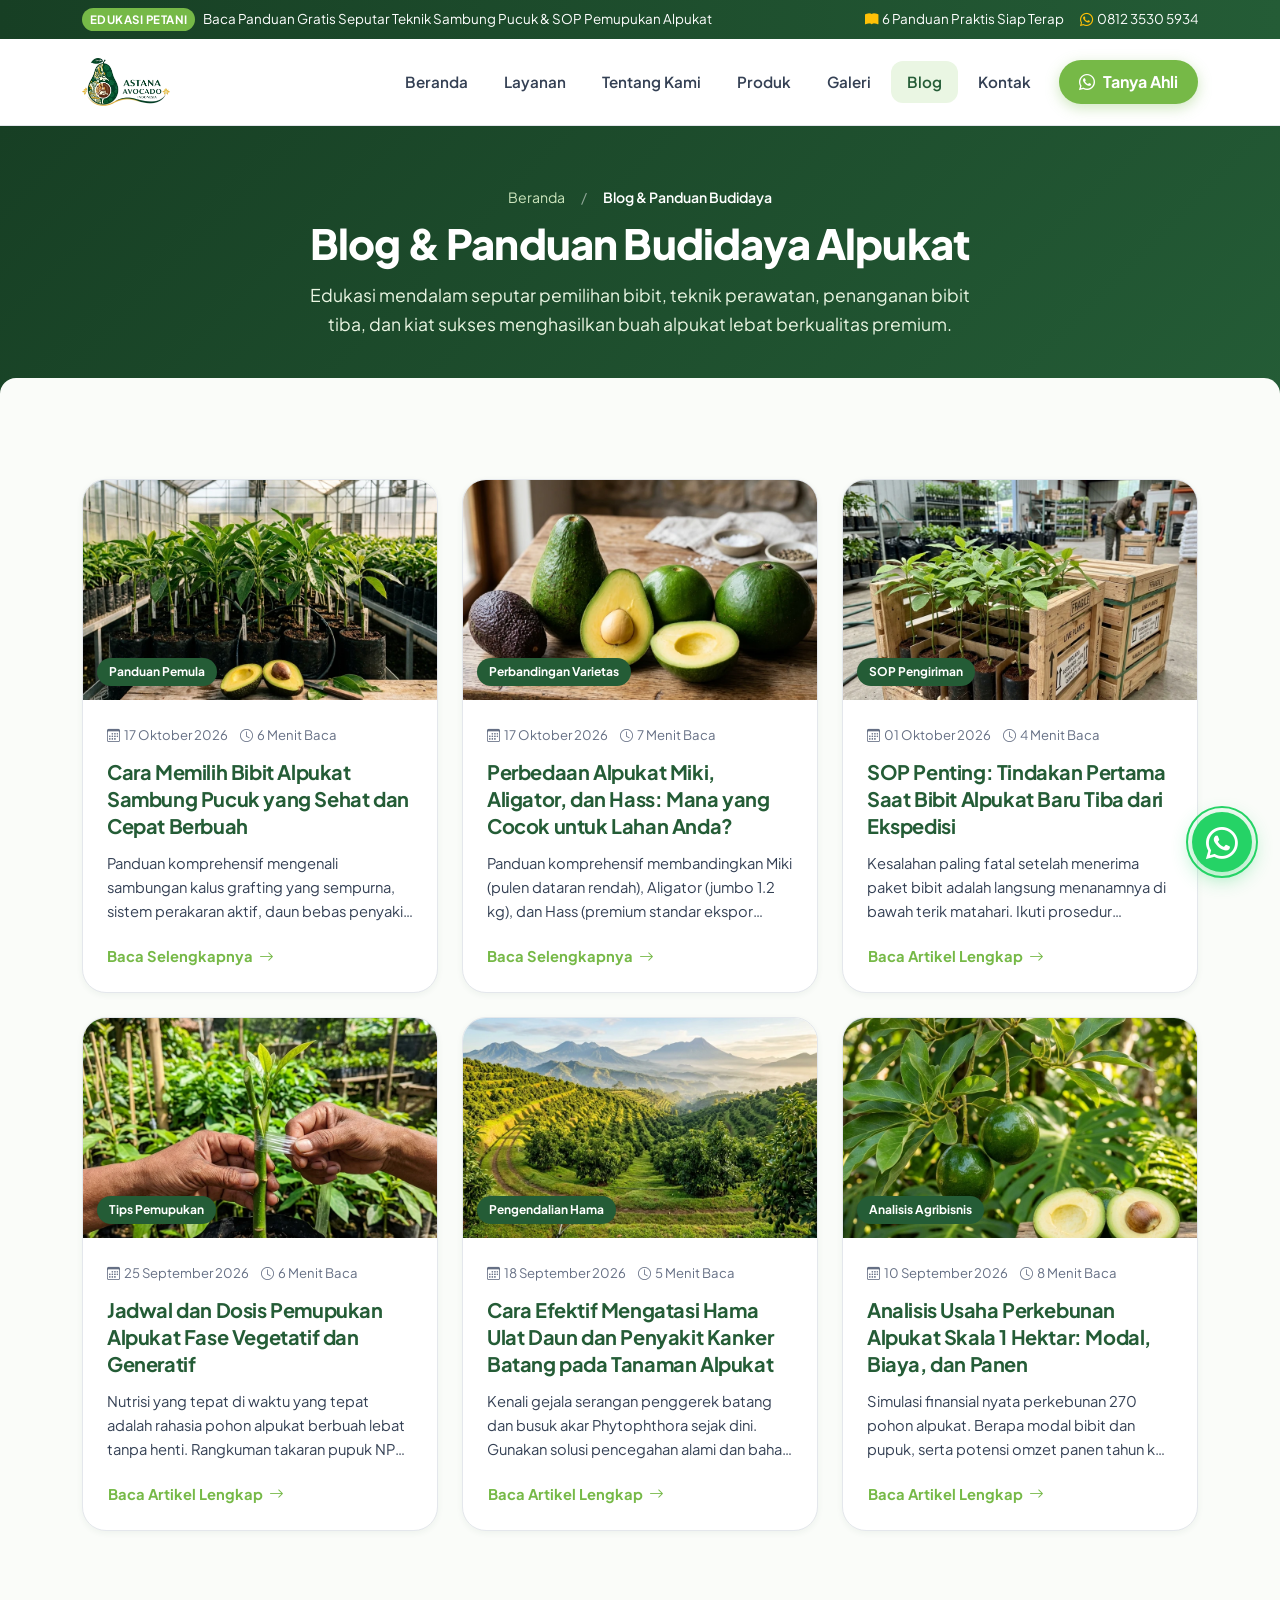
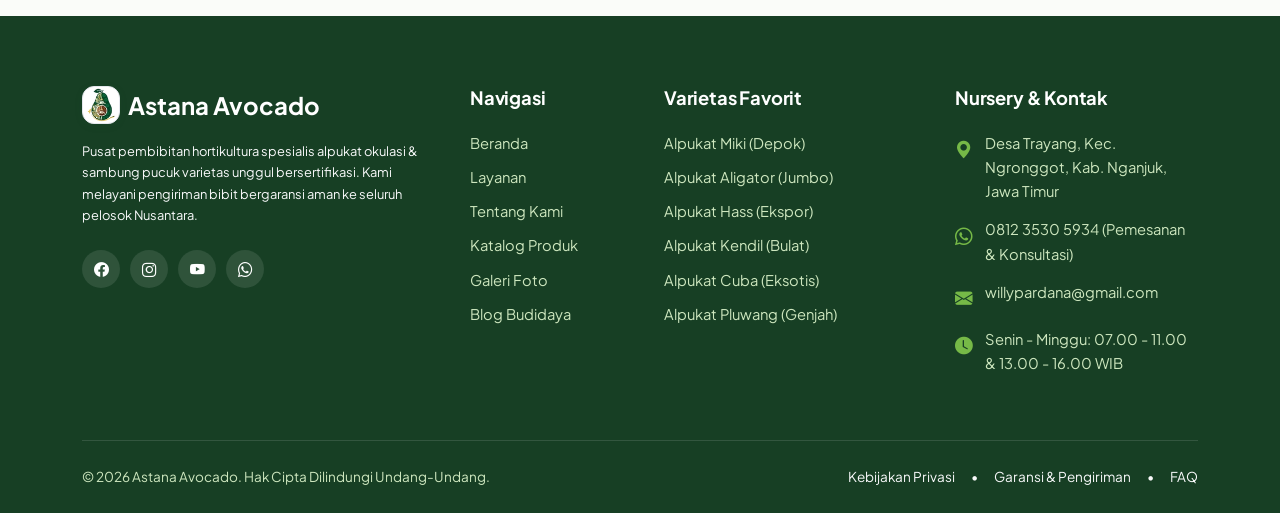
==== commit c6a1d08c: "tess" ====
--- a/blog.html
+++ b/blog.html
@@ -127,7 +127,9 @@
             <article class="blog-card">
               <div class="blog-img-wrap">
                 <span class="blog-category-badge">Panduan Pemula</span>
-                <img src="assets/images/blog-memilih-bibit.webp" alt="Panduan Memilih Bibit Alpukat Sehat" loading="lazy" width="900" height="600">
+                <a href="cara-memilih-bibit-alpukat-sambung-pucuk-sehat-dan-cepat-berbuah.html" aria-label="Baca panduan cara memilih bibit alpukat sambung pucuk">
+                  <img src="assets/images/blog-memilih-bibit.webp" alt="Panduan Memilih Bibit Alpukat Sehat" loading="lazy" width="900" height="600">
+                </a>
               </div>
               <div class="blog-body">
                 <div class="blog-meta">
@@ -135,21 +137,15 @@
                   <span><i class="bi bi-clock me-1"></i>6 Menit Baca</span>
                 </div>
                 <h2 class="blog-title">
-                  <a href="cara-memilih-bibit-alpukat-sambung-pucuk-sehat-dan-cepat-berbuah.html" data-bs-toggle="modal" data-bs-target="#articleModal1">Cara Memilih Bibit Alpukat Sambung Pucuk yang Sehat dan Cepat Berbuah</a>
+                  <a href="cara-memilih-bibit-alpukat-sambung-pucuk-sehat-dan-cepat-berbuah.html">Cara Memilih Bibit Alpukat Sambung Pucuk yang Sehat dan Cepat Berbuah</a>
                 </h2>
                 <p class="blog-excerpt">
                   Panduan komprehensif mengenali sambungan kalus grafting yang sempurna, sistem perakaran aktif, daun bebas penyakit, dan SOP perawatan awal pasca kirim.
                 </p>
-                <div class="d-flex align-items-center justify-content-between mt-auto pt-2">
-                  <button class="btn p-0 text-start blog-read-more" data-bs-toggle="modal" data-bs-target="#articleModal1">
-                    <span>Baca di Modal</span>
-                    <i class="bi bi-window-stack"></i>
-                  </button>
-                  <a href="cara-memilih-bibit-alpukat-sambung-pucuk-sehat-dan-cepat-berbuah.html" class="blog-read-more text-forest">
-                    <span>Halaman Lengkap</span>
-                    <i class="bi bi-arrow-right"></i>
-                  </a>
-                </div>
+                <a href="cara-memilih-bibit-alpukat-sambung-pucuk-sehat-dan-cepat-berbuah.html" class="blog-read-more">
+                  <span>Baca Selengkapnya</span>
+                  <i class="bi bi-arrow-right"></i>
+                </a>
               </div>
             </article>
           </div>
@@ -159,7 +155,9 @@
             <article class="blog-card">
               <div class="blog-img-wrap">
                 <span class="blog-category-badge">Perbandingan Varietas</span>
-                <img src="assets/images/blog-perbedaan-varietas.webp" alt="Perbedaan Alpukat Miki Aligator dan Hass" loading="lazy" width="900" height="600">
+                <a href="perbedaan-alpukat-miki-aligator-dan-hass.html" aria-label="Baca panduan perbedaan alpukat miki aligator dan hass">
+                  <img src="assets/images/blog-perbedaan-varietas.webp" alt="Perbedaan Alpukat Miki Aligator dan Hass" loading="lazy" width="900" height="600">
+                </a>
               </div>
               <div class="blog-body">
                 <div class="blog-meta">
@@ -167,21 +165,15 @@
                   <span><i class="bi bi-clock me-1"></i>7 Menit Baca</span>
                 </div>
                 <h2 class="blog-title">
-                  <a href="perbedaan-alpukat-miki-aligator-dan-hass.html" data-bs-toggle="modal" data-bs-target="#articleModal2">Perbedaan Alpukat Miki, Aligator, dan Hass: Mana yang Cocok untuk Lahan Anda?</a>
+                  <a href="perbedaan-alpukat-miki-aligator-dan-hass.html">Perbedaan Alpukat Miki, Aligator, dan Hass: Mana yang Cocok untuk Lahan Anda?</a>
                 </h2>
                 <p class="blog-excerpt">
                   Panduan komprehensif membandingkan Miki (pulen dataran rendah), Aligator (jumbo 1.2 kg), dan Hass (premium standar ekspor dunia). Temukan varietas terbaik sesuai elevasi mdpl lahan Anda.
                 </p>
-                <div class="d-flex align-items-center justify-content-between mt-auto pt-2">
-                  <button class="btn p-0 text-start blog-read-more" data-bs-toggle="modal" data-bs-target="#articleModal2">
-                    <span>Baca di Modal</span>
-                    <i class="bi bi-window-stack"></i>
-                  </button>
-                  <a href="perbedaan-alpukat-miki-aligator-dan-hass.html" class="blog-read-more text-forest">
-                    <span>Halaman Lengkap</span>
-                    <i class="bi bi-arrow-right"></i>
-                  </a>
-                </div>
+                <a href="perbedaan-alpukat-miki-aligator-dan-hass.html" class="blog-read-more">
+                  <span>Baca Selengkapnya</span>
+                  <i class="bi bi-arrow-right"></i>
+                </a>
               </div>
             </article>
           </div>
@@ -294,596 +286,8 @@
       </div>
     </section>
 
-    <!-- Modals for Full Article Reading -->
-    
-    <!-- Modal Artikel 1 -->
-    <div class="modal fade" id="articleModal1" tabindex="-1" aria-labelledby="modalTitle1" aria-hidden="true">
-      <div class="modal-dialog modal-xl modal-dialog-centered modal-dialog-scrollable">
-        <div class="modal-content rounded-4 border-0 shadow-lg">
-          <div class="modal-header border-0 pb-0 px-4 pt-4">
-            <div>
-              <span class="badge bg-success-subtle text-success px-3 py-1 rounded-pill fw-bold text-uppercase fs-xs mb-2">Panduan Budidaya Pemula</span>
-              <h3 class="modal-title fw-bold text-forest" id="modalTitle1">Cara Memilih Bibit Alpukat Sambung Pucuk yang Sehat dan Cepat Berbuah</h3>
-              <div class="text-muted small mt-2 d-flex flex-wrap align-items-center gap-3">
-                <span><i class="bi bi-person-fill text-success me-1"></i>Tim Agronomis Astana Alpukat</span>
-                <span><i class="bi bi-calendar3 text-success me-1"></i>17 Oktober 2026</span>
-                <span><i class="bi bi-clock-fill text-success me-1"></i>6 Menit Baca</span>
-              </div>
-            </div>
-            <button type="button" class="btn-close ms-auto align-self-start" data-bs-dismiss="modal" aria-label="Close"></button>
-          </div>
-          <div class="modal-body p-4 article-reading-body">
-            <div class="rounded-4 overflow-hidden mb-4 shadow-sm">
-              <img src="assets/images/blog-memilih-bibit.webp" alt="Memilih Bibit Sambung Pucuk Sehat" class="w-100 object-fit-cover" style="max-height: 380px;">
-            </div>
-
-            <p class="lead text-dark">
-              Memilih bibit alpukat yang berkualitas merupakan langkah awal paling fundamental sebelum Anda menginvestasikan modal lahan, pupuk, dan waktu perawatan bertahun-tahun. Salah satu metode perbanyakan yang paling direkomendasikan dalam budidaya alpukat modern adalah <strong>sambung pucuk (*grafting*)</strong>, yaitu teknik memadukan bagian pucuk (entres) tanaman induk unggul dengan batang bawah yang berakar kokoh.
-            </p>
-            <p>
-              Dibandingkan menanam alpukat dari biji murni (yang baru berbuah setelah 7–10 tahun dan rentan mengalami kemunduran sifat buah), bibit hasil sambung pucuk dari pohon induk yang jelas membantu mempertahankan karakter varietas 100% konsisten. Tanaman juga berpotensi memasuki fase berbuah jauh lebih awal, umumnya pada usia 2,5 hingga 3,5 tahun setelah tanam.
-            </p>
-            <p>
-              Namun, bibit sambung pucuk tidak otomatis berbuah tanpa syarat. Kualitas kalus sambungan, kesehatan perakaran, kesesuaian iklim mdpl, dan ketelatenan pemupukan memegang peranan besar. Simak panduan teknis berikut agar Anda tidak salah memilih bibit.
-            </p>
-
-            <hr class="my-4">
-
-            <!-- 1. Mengenal Sambung Pucuk -->
-            <div class="variety-feature-card mb-4">
-              <div class="row g-4 align-items-center">
-                <div class="col-md-4 text-center">
-                  <img src="assets/images/sambung-pucuk.webp" alt="Teknik Sambung Pucuk Alpukat" class="img-fluid rounded-4 shadow-sm" style="max-height: 200px; object-fit: cover;">
-                  <span class="badge bg-success text-white mt-2 px-3 py-1 rounded-pill">Perbanyakan Vegetatif</span>
-                </div>
-                <div class="col-md-8">
-                  <h4 class="fw-bold text-forest mb-2">1. Mengenal Bibit Alpukat Sambung Pucuk</h4>
-                  <p class="small text-muted mb-2">Penyatuan batang bawah bersistem akar kuat dengan entres pohon induk unggul berbuah lebat.</p>
-                  <ul class="small mb-0">
-                    <li><strong>Karakter Varietas Terjaga:</strong> Pucuk berasal dari pohon induk unggul sehingga sifat buah persis mengikuti induknya.</li>
-                    <li><strong>Potensi Berbuah Lebih Cepat:</strong> Memasuki fase generatif 2,5–3,5 tahun (jauh lebih cepat dari semai biji 7–10 tahun).</li>
-                    <li><strong>Pilihan Varietas Beragam:</strong> Bisa memilih varietas adaptif seperti Miki, Aligator, Hass, Kendil, Cuba, atau Pluwang.</li>
-                  </ul>
-                </div>
-              </div>
-            </div>
-
-            <!-- 2. Periksa Daun dan Batang -->
-            <h4 class="fw-bold text-forest mt-4 mb-2">2. Periksa Kesehatan Daun dan Batang</h4>
-            <div class="p-3 bg-light rounded-4 border mb-4">
-              <h6 class="fw-bold text-forest mb-2"><i class="bi bi-check2-circle text-success me-2"></i>Ciri Fisik Bibit Sehat:</h6>
-              <ul class="small mb-0">
-                <li><strong>Warna Daun:</strong> Daun tua hijau pekat mengkilap, pucuk muda hijau pupus kemerahan segar tanpa layu berkepanjangan.</li>
-                <li><strong>Batang Silindris Kokoh:</strong> Tegak lurus, tidak kurus kerempeng (*etiolasi*), dan kulit batang tidak berkerut kering.</li>
-                <li><strong>Bebas Dari Hama:</strong> Tidak ada bercak hitam antraknosa pada daun dan tidak ada lubang gerek batang.</li>
-                <li><strong>Pertumbuhan Tunas Aktif:</strong> Terlihat adanya kuncup trubus daun muda yang aktif bertumbuh di ujung pucuk.</li>
-              </ul>
-            </div>
-
-            <!-- 3. Kualitas Sambungan -->
-            <h4 class="fw-bold text-forest mt-4 mb-2">3. Pastikan Sambungan Menyatu dengan Baik</h4>
-            <p>
-              Titik sambungan (*grafting union*) adalah organ terpenting pada bibit vegetatif. Sambungan yang belum menyatu sempurna berisiko patah saat diterpa angin kencang atau mati meranggas karena saluran nutrisi tersumbat.
-            </p>
-            <div class="article-callout-box py-3 px-4 mb-4">
-              <h6 class="fw-bold text-forest mb-2"><i class="bi bi-shield-fill-check text-success me-2"></i>Kriteria Sambungan Sempurna:</h6>
-              <ul class="small mb-0">
-                <li><strong>Kalus Tertutup Rapat:</strong> Sambungan berbentuk 'V' telah terbungkus kalus kambium secara rata tanpa rongga retak.</li>
-                <li><strong>Bebas Jamur:</strong> Area sambungan tidak menghitam basah, tidak berlendir, dan bebas dari miselium jamur putih.</li>
-                <li><strong>Pucuk Tetap Bervigor:</strong> Bagian entres di atas sambungan tampak segar berkayu dan telah bertunas aktif.</li>
-              </ul>
-            </div>
-
-            <!-- 4. Batang Bawah dan Akar -->
-            <h4 class="fw-bold text-forest mt-4 mb-2">4. Pilih Batang Bawah dan Akar yang Berkualitas</h4>
-            <div class="row g-3 mb-4">
-              <div class="col-md-6">
-                <div class="p-3 rounded-4 border bg-white h-100 shadow-sm">
-                  <h6 class="fw-bold text-forest mb-1"><i class="bi bi-flower1 text-success me-2"></i>Batang Bawah Sehat</h6>
-                  <p class="small text-muted mb-0">Berasal dari biji alpukat lokal yang tua dan adaptif terhadap tanah tropis. Pangkal batang bersih tanpa gejala busuk leher batang (*collar rot*).</p>
-                </div>
-              </div>
-              <div class="col-md-6">
-                <div class="p-3 rounded-4 border bg-white h-100 shadow-sm">
-                  <h6 class="fw-bold text-forest mb-1"><i class="bi bi-bezier2 text-primary me-2"></i>Perakaran Aktif</h6>
-                  <p class="small text-muted mb-0">Rambut akar berwarna putih kekuningan segar. Hindari bibit dengan akar berbau busuk atau akar yang melingkar kaku di dasar polybag (*root-bound*).</p>
-                </div>
-              </div>
-            </div>
-
-            <!-- 5. Keaslian Varietas -->
-            <h4 class="fw-bold text-forest mt-4 mb-2">5. Pastikan Varietas dan Asal Entres Jelas</h4>
-            <p>
-              Pastikan penjual dapat menjelaskan pohon induk asal entres yang digunakan. Tanyakan apakah entres diambil dari pohon induk yang sudah pernah berbuah lebat terverifikasi agar tidak salah varietas setelah dirawat bertahun-tahun.
-            </p>
-
-            <!-- 6. Faktor Cepat Berbuah -->
-            <h4 class="fw-bold text-forest mt-4 mb-2">6. Faktor Penentu Kecepatan Berbuah</h4>
-            <div class="d-flex flex-column gap-2 mb-4">
-              <div class="p-2 px-3 bg-light rounded-3 small">
-                <strong>1. Fase Dewasa Entres:</strong> Entres dari cabang produktif membawa memori genetika dewasa untuk cepat berbunga.
-              </div>
-              <div class="p-2 px-3 bg-light rounded-3 small">
-                <strong>2. Sinar Matahari:</strong> Minimal 6–8 jam sinar matahari penuh setiap hari untuk memicu fotosintesis optimal.
-              </div>
-              <div class="p-2 px-3 bg-light rounded-3 small">
-                <strong>3. Pemupukan Tepat Waktu:</strong> Pupuk NPK seimbang pada fase vegetatif, lalu pupuk tinggi Fosfat &amp; Kalium (MKP/KNO3) pada fase generatif.
-              </div>
-              <div class="p-2 px-3 bg-light rounded-3 small">
-                <strong>4. Pemangkasan (*Pruning*):</strong> Memangkas pucuk agar cabang melebar mendatar dan merangsang pembungaan serentak.
-              </div>
-            </div>
-
-            <!-- 7. Sesuaikan Ukuran Bibit -->
-            <h4 class="fw-bold text-forest mt-4 mb-2">7. Sesuaikan Ukuran Bibit dengan Kebutuhan Penanaman</h4>
-            <div class="row g-3 mb-4">
-              <div class="col-md-6">
-                <div class="p-3 rounded-4 border bg-white h-100 shadow-sm">
-                  <h6 class="fw-bold text-forest mb-1">Pekarangan Rumah &amp; Tabulampot</h6>
-                  <p class="small text-muted mb-0">Pilih bibit tinggi 60–80 cm bertajuk kompak (seperti Alpukat Miki). Sangat mudah dipindahkan ke pot drum 100 liter atau halaman rumah sempit.</p>
-                </div>
-              </div>
-              <div class="col-md-6">
-                <div class="p-3 rounded-4 border bg-white h-100 shadow-sm">
-                  <h6 class="fw-bold text-forest mb-1">Kebun Komersial Hektaran</h6>
-                  <p class="small text-muted mb-0">Pilih bibit tinggi 70–90 cm dengan diameter batang seragam. Pastikan berasal dari batch sambung pucuk yang sama agar jadwal panen serempak.</p>
-                </div>
-              </div>
-            </div>
-
-            <!-- 8. Media Tanam -->
-            <h4 class="fw-bold text-forest mt-4 mb-2">8. Perhatikan Media Tanam dan Drainase</h4>
-            <p>
-              Alpukat sangat anti terhadap perakaran yang tergenang becek. Media tanam yang baik harus gembur berporositas tinggi, campuran tanah subur, sekam bakar/mentah, dan kompos matang dengan rasio 2:1:1.
-            </p>
-
-            <!-- 9. SOP Penanganan Pasca Kirim -->
-            <h4 class="fw-bold text-forest mt-4 mb-2">9. SOP Penanganan Bibit Setelah Tiba</h4>
-            <div class="d-flex flex-column gap-2 mb-4">
-              <div class="p-3 bg-light rounded-3 d-flex gap-3 align-items-start">
-                <span class="badge bg-success rounded-circle p-2 px-3 fw-bold fs-6">1</span>
-                <div>
-                  <h6 class="fw-bold text-forest mb-1">Karantina di Tempat Teduh (5–7 Hari)</h6>
-                  <p class="small text-muted mb-0">Letakkan bibit di teras atau di bawah paranet. JANGAN langsung dijemur di terik matahari siang.</p>
-                </div>
-              </div>
-              <div class="p-3 bg-light rounded-3 d-flex gap-3 align-items-start">
-                <span class="badge bg-success rounded-circle p-2 px-3 fw-bold fs-6">2</span>
-                <div>
-                  <h6 class="fw-bold text-forest mb-1">Siram Air Secukupnya + Vitamin B1</h6>
-                  <p class="small text-muted mb-0">Basahi media polybag hingga lembap. Berikan larutan anti-stres Vitamin B1 tanaman untuk mempercepat pemulihan akar.</p>
-                </div>
-              </div>
-              <div class="p-3 bg-light rounded-3 d-flex gap-3 align-items-start">
-                <span class="badge bg-success rounded-circle p-2 px-3 fw-bold fs-6">3</span>
-                <div>
-                  <h6 class="fw-bold text-forest mb-1">Tanam Setelah Muncul Trubus Daun Baru</h6>
-                  <p class="small text-muted mb-0">Ketika daun kembali tegak dan kuncup daun baru mulai muncul, bibit siap dipindahkan ke lubang tanam permanen.</p>
-                </div>
-              </div>
-            </div>
-
-            <!-- 10. Kesalahan Fatal -->
-            <h4 class="fw-bold text-forest mt-4 mb-2">10. Kesalahan Fatal yang Harus Dihindari</h4>
-            <div class="d-flex flex-column gap-2 mb-4">
-              <div class="error-avoid-item">
-                <strong>1. Tergiur Harga Asal Murah:</strong> Bibit murah seringkali berasal dari semai biji liar atau entres pohon liar tanpa seleksi.
-              </div>
-              <div class="error-avoid-item">
-                <strong>2. Mengabaikan Luka Sambungan:</strong> Membeli bibit dengan sambungan yang masih basah atau berjamur berisiko mati dalam hitungan minggu.
-              </div>
-              <div class="error-avoid-item">
-                <strong>3. Salah Memilih Varietas untuk Ketinggian Lahan:</strong> Memaksakan menanam varietas dataran tinggi di daerah pesisir pantai.
-              </div>
-            </div>
-
-            <!-- FAQ Accordion -->
-            <h4 class="fw-bold text-forest mt-4 mb-3">Pertanyaan yang Sering Diajukan (FAQ)</h4>
-            <div class="accordion mb-4" id="faqAccordionModal1">
-              <div class="accordion-item border-0 mb-2 rounded-3 shadow-xs">
-                <h2 class="accordion-header" id="hFaq1M1">
-                  <button class="accordion-button collapsed rounded-3 fw-bold text-forest bg-light" type="button" data-bs-toggle="collapse" data-bs-target="#cFaq1M1">
-                    Apa perbedaan bibit sambung pucuk dan bibit dari biji?
-                  </button>
-                </h2>
-                <div id="cFaq1M1" class="accordion-collapse collapse" data-bs-parent="#faqAccordionModal1">
-                  <div class="accordion-body small text-muted">
-                    Bibit sambung pucuk menjamin sifat buah 100% sama dengan pohon induknya dan mulai berbuah dalam 2,5–3,5 tahun. Sedangkan tanaman dari semai biji membutuhkan waktu 7–10 tahun dan rasa buahnya berisiko menyimpang jauh dari induknya.
-                  </div>
-                </div>
-              </div>
-              <div class="accordion-item border-0 mb-2 rounded-3 shadow-xs">
-                <h2 class="accordion-header" id="hFaq2M1">
-                  <button class="accordion-button collapsed rounded-3 fw-bold text-forest bg-light" type="button" data-bs-toggle="collapse" data-bs-target="#cFaq2M1">
-                    Bagaimana cara mengetahui sambungan pucuk berhasil sempurna?
-                  </button>
-                </h2>
-                <div id="cFaq2M1" class="accordion-collapse collapse" data-bs-parent="#faqAccordionModal1">
-                  Sambungan yang berhasil ditandai dengan tautan kambium yang tertutup kalus mulus tanpa celah retak, ranting entres berwarna hijau segar, dan aktif memunculkan tunas trubus baru.
-                </div>
-              </div>
-              <div class="accordion-item border-0 mb-2 rounded-3 shadow-xs">
-                <h2 class="accordion-header" id="hFaq3M1">
-                  <button class="accordion-button collapsed rounded-3 fw-bold text-forest bg-light" type="button" data-bs-toggle="collapse" data-bs-target="#cFaq3M1">
-                    Berapa ukuran bibit yang ideal untuk ditanam di kebun?
-                  </button>
-                </h2>
-                <div id="cFaq3M1" class="accordion-collapse collapse" data-bs-parent="#faqAccordionModal1">
-                  Bibit berukuran tinggi 60–90 cm dengan diameter batang seukuran jari telunjuk, luka sambungan telah mengeras tertutup kalus, dan perakaran sudah aktif memenuhi polybag.
-                </div>
-              </div>
-            </div>
-
-            <!-- Callout Box -->
-            <div class="article-callout-box d-flex flex-column flex-md-row align-items-md-center justify-content-between gap-3">
-              <div>
-                <h6 class="fw-bold text-forest mb-1"><i class="bi bi-shield-check-fill text-success me-2"></i>Pesan Bibit Sambung Pucuk Asli Bergaransi</h6>
-                <p class="small text-muted mb-0">Semua bibit di nursery Astana Avocado bersumber dari pohon induk berbuah terverifikasi dan dikemas peti kayu aman sampai ke kebun Anda.</p>
-              </div>
-              <a href="https://wa.me/6281235305934?text=Halo%20Astana%20Alpukat,%20saya%20tertarik%20memesan%20bibit%20sambung%20pucuk%20berkualitas." target="_blank" rel="noopener noreferrer" class="btn btn-sm btn-whatsapp text-nowrap px-3 py-2">
-                <i class="bi bi-whatsapp me-1"></i> Pesan via WhatsApp
-              </a>
-            </div>
-
-          </div>
-          <div class="modal-footer border-0 px-4 pb-4 pt-0 d-flex flex-wrap justify-content-between">
-            <button type="button" class="btn btn-secondary rounded-pill px-4" data-bs-dismiss="modal">Tutup</button>
-            <div class="d-flex gap-2">
-              <a href="cara-memilih-bibit-alpukat-sambung-pucuk-sehat-dan-cepat-berbuah.html" class="btn btn-outline-custom rounded-pill px-4">
-                <i class="bi bi-box-arrow-up-right me-1"></i> Buka Halaman Penuh
-              </a>
-              <a href="produk.html" class="btn-primary-custom rounded-pill px-4">
-                Lihat Katalog Bibit
-              </a>
-            </div>
-          </div>
-        </div>
-      </div>
-    </div>
-
-    <!-- Modal Artikel 2 -->
-    <div class="modal fade" id="articleModal2" tabindex="-1" aria-labelledby="modalTitle2" aria-hidden="true">
-      <div class="modal-dialog modal-xl modal-dialog-centered modal-dialog-scrollable">
-        <div class="modal-content rounded-4 border-0 shadow-lg">
-          <div class="modal-header border-0 pb-0 px-4 pt-4">
-            <div>
-              <span class="badge bg-success-subtle text-success px-3 py-1 rounded-pill fw-bold text-uppercase fs-xs mb-2">Panduan Varietas Unggul</span>
-              <h3 class="modal-title fw-bold text-forest" id="modalTitle2">Perbedaan Alpukat Miki, Aligator, dan Hass: Mana yang Cocok untuk Lahan Anda?</h3>
-              <div class="text-muted small mt-2 d-flex flex-wrap align-items-center gap-3">
-                <span><i class="bi bi-person-fill text-success me-1"></i>Tim Agronomis Astana Alpukat</span>
-                <span><i class="bi bi-calendar3 text-success me-1"></i>17 Oktober 2026</span>
-                <span><i class="bi bi-clock-fill text-success me-1"></i>7 Menit Baca</span>
-              </div>
-            </div>
-            <button type="button" class="btn-close ms-auto align-self-start" data-bs-dismiss="modal" aria-label="Close"></button>
-          </div>
-          <div class="modal-body p-4 article-reading-body">
-            <div class="rounded-4 overflow-hidden mb-4 shadow-sm">
-              <img src="assets/images/blog-perbedaan-varietas.webp" alt="Perbandingan Alpukat Miki, Aligator, dan Hass" class="w-100 object-fit-cover" style="max-height: 380px;">
-            </div>
-
-            <p class="lead text-dark">
-              Memilih varietas alpukat yang tepat merupakan salah satu langkah terpenting sebelum Anda memulai investasi berkebun. Setiap varietas memiliki karakter unik, mulai dari ukuran buah, tekstur daging, cita rasa, ketinggian tanam (mdpl), hingga potensi pasarnya. Tiga varietas yang paling banyak diperbincangkan saat ini adalah <strong>Alpukat Miki</strong>, <strong>Alpukat Aligator</strong>, dan <strong>Alpukat Hass</strong>.
-            </p>
-            <p>
-              Alpukat Miki dikenal dengan daging buah yang pulen legit serta sangat adaptif di dataran rendah. Alpukat Aligator menarik perhatian karena bobot raksasa dan bentuk buahnya yang panjang. Sementara itu, alpukat Hass merupakan standar buah premium supermarket dunia dengan tekstur <em>creamy</em> dan kaya minyak nabati.
-            </p>
-            <p>
-              Namun, varietas terbaik tidak selalu sama bagi setiap orang. Pilihan yang tepat harus disesuaikan dengan ketinggian lahan Anda, tujuan penanaman, ketersediaan air, dan target pasar. Berikut pembahasan komparasi mendalam untuk membantu Anda menentukan bibit terbaik.
-            </p>
-
-            <hr class="my-4">
-
-            <!-- 1. Alpukat Miki -->
-            <div class="variety-feature-card mb-4" id="modal-miki">
-              <div class="row g-4 align-items-center">
-                <div class="col-md-4 text-center">
-                  <img src="assets/images/alpukat-miki.webp" alt="Buah dan Bibit Alpukat Miki" class="img-fluid rounded-4 shadow-sm" style="max-height: 220px; object-fit: cover;">
-                  <span class="badge bg-success text-white mt-2 px-3 py-1 rounded-pill">Juara Dataran Rendah (0-600 mdpl)</span>
-                </div>
-                <div class="col-md-8">
-                  <h4 class="fw-bold text-forest mb-2">1. Mengenal Alpukat Miki</h4>
-                  <p class="small text-muted mb-3">Primadona pekarangan rumah perkotaan &amp; kebun dataran rendah bersuhu panas.</p>
-                  <p>
-                    Alpukat Miki merupakan varietas unggulan nasional yang sangat populer di kalangan petani maupun penghobi tabulampot. Menurut laporan Balai Penerapan Modernisasi Pertanian (BPTP) Jambi, alpukat Miki memiliki bobot buah sekitar <strong>400–600 gram</strong>, daging tebal berwarna kuning mentega cerah, serta tekstur lembut, padat, dan sangat pulen tanpa serat.
-                  </p>
-                  <h6 class="fw-bold text-forest">Karakteristik Utama:</h6>
-                  <ul class="small mb-2">
-                    <li><strong>Ukuran Buah:</strong> Sedang hingga cukup besar (400–600 gram/buah).</li>
-                    <li><strong>Tekstur &amp; Rasa:</strong> Lembut, padat, pulen legit dengan sensasi sedikit manis gurih.</li>
-                    <li><strong>Ketahanan Hama:</strong> Daun memiliki enzim alami yang tidak disukai ulat grayak/kipat.</li>
-                    <li><strong>Potensi Penggunaan:</strong> Konsumsi keluarga pekarangan, penjualan buah meja segar, dan tabulampot.</li>
-                  </ul>
-                  <div class="article-callout-box py-2 px-3 mt-3">
-                    <small><strong>Kelebihan Utama:</strong> Sangat genjah (mulai berbuah pada umur 2,5–3 tahun dari bibit sambung pucuk) dan pohon tidak terlalu tinggi sehingga mudah dipanen di pekarangan rumah.</small>
-                  </div>
-                </div>
-              </div>
-            </div>
-
-            <!-- 2. Alpukat Aligator -->
-            <div class="variety-feature-card mb-4" id="modal-aligator">
-              <div class="row g-4 align-items-center">
-                <div class="col-md-4 text-center">
-                  <img src="assets/images/alpukat-aligator.webp" alt="Buah dan Bibit Alpukat Aligator" class="img-fluid rounded-4 shadow-sm" style="max-height: 220px; object-fit: cover;">
-                  <span class="badge bg-warning text-dark mt-2 px-3 py-1 rounded-pill">Buah Jumbo (200-900 mdpl)</span>
-                </div>
-                <div class="col-md-8">
-                  <h4 class="fw-bold text-forest mb-2">2. Mengenal Alpukat Aligator</h4>
-                  <p class="small text-muted mb-3">Daya tarik visual spektakuler dengan bobot mencapai 1.2 kg per butir.</p>
-                  <p>
-                    Alpukat Aligator memiliki ciri morfologi buah yang sangat unik dan mudah dikenali: bentuknya memanjang seperti moncong buaya dengan bagian bawah yang membesar. Ukuran buahnya yang raksasa menjadikannya primadona agrowisata petik buah dan pedagang buah segar.
-                  </p>
-                  <h6 class="fw-bold text-forest">Karakteristik Utama:</h6>
-                  <ul class="small mb-2">
-                    <li><strong>Ukuran Buah:</strong> Sangat besar (jumbo), rata-rata bobot 800 gram hingga 1.300 gram (1.3 kg).</li>
-                    <li><strong>Tekstur &amp; Rasa:</strong> Daging tebal, lembut bermentega, gurih mengenyangkan.</li>
-                    <li><strong>Vigor Tanaman:</strong> Pertumbuhan sangat cepat, batang kekar dengan cabang lateral yang kuat menopang buah berat.</li>
-                    <li><strong>Potensi Penggunaan:</strong> Agrowisata petik buah, parcel buah eksklusif, dan pasar buah kiloan besar.</li>
-                  </ul>
-                  <div class="article-callout-box py-2 px-3 mt-3">
-                    <small><strong>Kelebihan Utama:</strong> Nilai jual tinggi karena penampilan buah yang impresif. Satu butir buah Aligator bisa dinikmati bersama oleh 3–4 orang sekaligus.</small>
-                  </div>
-                </div>
-              </div>
-            </div>
-
-            <!-- 3. Alpukat Hass -->
-            <div class="variety-feature-card mb-4" id="modal-hass">
-              <div class="row g-4 align-items-center">
-                <div class="col-md-4 text-center">
-                  <img src="assets/images/alpukat-hass.webp" alt="Buah dan Bibit Alpukat Hass" class="img-fluid rounded-4 shadow-sm" style="max-height: 220px; object-fit: cover;">
-                  <span class="badge bg-dark text-white mt-2 px-3 py-1 rounded-pill">Standar Ekspor Dunia (&gt;600 mdpl)</span>
-                </div>
-                <div class="col-md-8">
-                  <h4 class="fw-bold text-forest mb-2">3. Mengenal Alpukat Hass</h4>
-                  <p class="small text-muted mb-3">Raja alpukat premium dunia dengan kandungan minyak nabati &gt;18%.</p>
-                  <p>
-                    Alpukat Hass menguasai lebih dari 80% peredaran alpukat di pasar internasional. Keunikannya terletak pada kulit buah yang berkerikil kasar dan akan berubah warna secara alami dari hijau tua menjadi ungu kehitaman ketika buah matang sempurna.
-                  </p>
-                  <h6 class="fw-bold text-forest">Karakteristik Utama:</h6>
-                  <ul class="small mb-2">
-                    <li><strong>Ukuran Buah:</strong> Sedang (200–350 gram), ukuran ideal untuk satu porsi sajian individual (*single serving*).</li>
-                    <li><strong>Tekstur &amp; Cita Rasa:</strong> Sangat padat, super *creamy*, gurih dengan aroma khas kacang (*nutty flavor*).</li>
-                    <li><strong>Daya Simpan:</strong> Kulitnya yang tebal dan liat membuatnya tahan benturan saat pengiriman jarak jauh serta tahan simpan lama.</li>
-                    <li><strong>Kebutuhan Iklim:</strong> Wajib dataran tinggi (&gt;600 hingga 1.500 mdpl) dengan suhu malam sejuk agar proses pembuahan optimal.</li>
-                  </ul>
-                  <div class="article-callout-box py-2 px-3 mt-3">
-                    <small><strong>Kelebihan Utama:</strong> Harga jual per kilogram tertinggi di pasar modern (supermarket impor, restoran hotel bintang lima, dan pasar ekspor).</small>
-                  </div>
-                </div>
-              </div>
-            </div>
-
-            <!-- 4. Tabel Perbandingan -->
-            <h4 class="fw-bold text-forest mt-4 mb-3">4. Tabel Perbandingan Lengkap Miki vs Aligator vs Hass</h4>
-            <div class="table-responsive mb-4 shadow-sm rounded-3">
-              <table class="table table-bordered table-hover table-article-comparison mb-0">
-                <thead>
-                  <tr>
-                    <th scope="col" style="width: 20%;">Parameter Evaluasi</th>
-                    <th scope="col" style="width: 26%;">Alpukat Miki</th>
-                    <th scope="col" style="width: 27%;">Alpukat Aligator</th>
-                    <th scope="col" style="width: 27%;">Alpukat Hass</th>
-                  </tr>
-                </thead>
-                <tbody>
-                  <tr>
-                    <td class="fw-bold bg-light">Preferensi Ketinggian</td>
-                    <td><strong>0 – 600 mdpl</strong> (Dataran Rendah panas)</td>
-                    <td><strong>200 – 900 mdpl</strong> (Dataran Rendah - Sedang)</td>
-                    <td><strong>600 – 1.500 mdpl</strong> (Dataran Tinggi sejuk)</td>
-                  </tr>
-                  <tr>
-                    <td class="fw-bold bg-light">Bentuk &amp; Kulit Buah</td>
-                    <td>Bulat oval mulus, kulit hijau mengkilap tipis</td>
-                    <td>Memanjang 60-80 cm, bawah membesar, hijau cerah</td>
-                    <td>Bulat telur, kulit tebal berkerikil kasar, hitam ungu saat matang</td>
-                  </tr>
-                  <tr>
-                    <td class="fw-bold bg-light">Bobot Rata-rata</td>
-                    <td>400 – 600 gram</td>
-                    <td>800 – 1.300 gram (Jumbo)</td>
-                    <td>200 – 350 gram (Standar Salad)</td>
-                  </tr>
-                  <tr>
-                    <td class="fw-bold bg-light">Tekstur &amp; Cita Rasa</td>
-                    <td>Lembut, pulen mentega, gurih sedikit manis</td>
-                    <td>Tebal, padat, bermentega, gurih mantap</td>
-                    <td>Super creamy, buttery, nutty, kadar minyak tinggi</td>
-                  </tr>
-                  <tr>
-                    <td class="fw-bold bg-light">Usia Mulai Berbuah</td>
-                    <td>Relatif genjah: 2,5 – 3 tahun</td>
-                    <td>2,5 – 3 tahun</td>
-                    <td>3 – 3,5 tahun</td>
-                  </tr>
-                  <tr>
-                    <td class="fw-bold bg-light">Target Pasar Utama</td>
-                    <td>Konsumen lokal, pedagang buah segar, pekarangan</td>
-                    <td>Pecinta buah jumbo, agrowisata, toko buah premium</td>
-                    <td>Supermarket modern, resto hotel, ekspatriat &amp; ekspor</td>
-                  </tr>
-                  <tr>
-                    <td class="fw-bold bg-light">Faktor Kritis Perawatan</td>
-                    <td>Drainase tanah gembur, pemupukan rutin</td>
-                    <td>Penopang cabang saat berbuah lebat, suplai air cukup</td>
-                    <td>Wajib suhu malam sejuk (16-22°C) untuk induksi bunga</td>
-                  </tr>
-                </tbody>
-              </table>
-            </div>
-
-            <!-- 5. Mana yang Cocok untuk Lahan Anda -->
-            <h4 class="fw-bold text-forest mt-4 mb-3">5. Mana yang Paling Cocok untuk Lahan Anda?</h4>
-            <div class="row g-3 mb-4">
-              <div class="col-md-6">
-                <div class="p-3 rounded-4 border bg-white h-100 shadow-sm">
-                  <h6 class="fw-bold text-forest mb-2"><i class="bi bi-house-door-fill text-success me-2"></i>Pekarangan Rumah &amp; Tabulampot</h6>
-                  <p class="small text-muted mb-0">
-                    <strong>Pilihan Terbaik: Alpukat Miki.</strong> Tajuk pohonnya kompak dan tidak menjulang terlalu tinggi. Selain itu, daunnya kebal ulat grayak sehingga pekarangan Anda tetap bersih, aman untuk anak-anak, dan tidak butuh penyemprotan insektisida berlebih.
-                  </p>
-                </div>
-              </div>
-              <div class="col-md-6">
-                <div class="p-3 rounded-4 border bg-white h-100 shadow-sm">
-                  <h6 class="fw-bold text-forest mb-2"><i class="bi bi-shop text-warning me-2"></i>Kebun Produksi Buah Jumbo &amp; Wisata</h6>
-                  <p class="small text-muted mb-0">
-                    <strong>Pilihan Terbaik: Alpukat Aligator.</strong> Bentuk buahnya yang atraktif menjadi magnet utama pembeli dan pengunjung kebun wisata petik buah. Sangat cocok ditanam pada ketinggian 200–800 mdpl dengan drainase lancar.
-                  </p>
-                </div>
-              </div>
-              <div class="col-md-6">
-                <div class="p-3 rounded-4 border bg-white h-100 shadow-sm">
-                  <h6 class="fw-bold text-forest mb-2"><i class="bi bi-globe-americas text-primary me-2"></i>Pasar Ekspor &amp; Supermarket Modern</h6>
-                  <p class="small text-muted mb-0">
-                    <strong>Pilihan Terbaik: Alpukat Hass.</strong> Jika lahan Anda berada di lereng gunung atau dataran tinggi (&gt;600 mdpl) seperti Malang, Dieng, Berastagi, atau Takengon, Hass menawarkan margin keuntungan tertinggi per kilogramnya.
-                  </p>
-                </div>
-              </div>
-              <div class="col-md-6">
-                <div class="p-3 rounded-4 border bg-white h-100 shadow-sm">
-                  <h6 class="fw-bold text-forest mb-2"><i class="bi bi-tree-fill text-success me-2"></i>Kebun Komersial Jangka Panjang</h6>
-                  <p class="small text-muted mb-0">
-                    <strong>Pilihan Terbaik: Kombinasi Varietas.</strong> Di kebun komersial skala 1 hektar, disarankan menanam kombinasi (misal 70% varietas dominan adaptif iklim lokal + 30% varietas penyerbuk silang) untuk meningkatkan rasio keberhasilan penyerbukan bunga.
-                  </p>
-                </div>
-              </div>
-            </div>
-
-            <!-- 6. Tips Memilih Bibit Berkualitas -->
-            <h4 class="fw-bold text-forest mt-4 mb-3">6. 5 Tips Memilih Bibit Alpukat Berkualitas Unggul</h4>
-            <div class="d-flex flex-column gap-3 mb-4">
-              <div class="p-3 bg-light rounded-3 d-flex gap-3 align-items-start">
-                <span class="badge bg-success rounded-circle p-2 px-3 fw-bold fs-6">1</span>
-                <div>
-                  <h6 class="fw-bold text-forest mb-1">Periksa Luka Sambungan (Grafting Union)</h6>
-                  <p class="small text-muted mb-0">Pastikan bekas sambungan pucuk sudah membentuk kalus sempurna tanpa retakan atau jamur. Bibit vegetatif menjamin 100% sifat indukan unggul diwariskan.</p>
-                </div>
-              </div>
-              <div class="p-3 bg-light rounded-3 d-flex gap-3 align-items-start">
-                <span class="badge bg-success rounded-circle p-2 px-3 fw-bold fs-6">2</span>
-                <div>
-                  <h6 class="fw-bold text-forest mb-1">Pastikan Identitas Varietas &amp; Sumber Indukan Jelas</h6>
-                  <p class="small text-muted mb-0">Beli bibit hanya dari penangkar bersertifikasi yang memiliki pohon induk berbuah terverifikasi agar tidak salah varietas setelah dirawat bertahun-tahun.</p>
-                </div>
-              </div>
-              <div class="p-3 bg-light rounded-3 d-flex gap-3 align-items-start">
-                <span class="badge bg-success rounded-circle p-2 px-3 fw-bold fs-6">3</span>
-                <div>
-                  <h6 class="fw-bold text-forest mb-1">Periksa Kesehatan Perakaran</h6>
-                  <p class="small text-muted mb-0">Bibit yang siap tanam memiliki rambut akar aktif berwarna putih kekuningan di dasar polybag, serta media yang tidak becek tergenang.</p>
-                </div>
-              </div>
-              <div class="p-3 bg-light rounded-3 d-flex gap-3 align-items-start">
-                <span class="badge bg-success rounded-circle p-2 px-3 fw-bold fs-6">4</span>
-                <div>
-                  <h6 class="fw-bold text-forest mb-1">Sesuaikan dengan Agroklimat Lahan Anda</h6>
-                  <p class="small text-muted mb-0">Ketahui ketinggian lahan (mdpl), ketersediaan sumber air sumur/sungai, dan pH tanah (ideal 5.5 - 6.5) sebelum menentukan jumlah bibit.</p>
-                </div>
-              </div>
-              <div class="p-3 bg-light rounded-3 d-flex gap-3 align-items-start">
-                <span class="badge bg-success rounded-circle p-2 px-3 fw-bold fs-6">5</span>
-                <div>
-                  <h6 class="fw-bold text-forest mb-1">Tanyakan Garansi Pengiriman &amp; Packing</h6>
-                  <p class="small text-muted mb-0">Pastikan bibit dikirim menggunakan peti kayu berpengaman kokoh dengan media tanam lembap dan jaminan penggantian jika bibit rusak saat transit.</p>
-                </div>
-              </div>
-            </div>
-
-            <!-- 7. Kesalahan yang Perlu Dihindari -->
-            <h4 class="fw-bold text-forest mt-4 mb-3">7. Kesalahan Umum yang Sering Terjadi</h4>
-            <div class="d-flex flex-column gap-2 mb-4">
-              <div class="error-avoid-item">
-                <strong>1. Tergiur Ukuran Buah Saja:</strong> Menanam alpukat berukuran besar di lokasi yang tidak cocok seringkali menghasilkan buah yang rontok sebelum matang atau pohon lambat berbuah.
-              </div>
-              <div class="error-avoid-item">
-                <strong>2. Menganggap Umur Berbuah Sebagai Kepastian Mutlak:</strong> Kecepatan berbuah dipengaruhi oleh pemupukan berimbang, kecukupan air, dan sinar matahari, bukan semata klaim brosur.
-              </div>
-              <div class="error-avoid-item">
-                <strong>3. Menanam Hass di Dataran Rendah Panas:</strong> Pohon Hass dapat tumbuh di dataran rendah, tetapi bunganya hampir pasti rontok dan tidak menjadi buah karena membutuhkan suhu malam sejuk.
-              </div>
-              <div class="error-avoid-item">
-                <strong>4. Membeli Bibit Asal Murah Tanpa Asal-Usul:</strong> Menunggu 3 tahun merawat bibit yang ternyata bibit cabutan biji adalah kerugian waktu dan biaya yang sangat besar.
-              </div>
-              <div class="error-avoid-item">
-                <strong>5. Menanam Tanpa Menghitung Akses Pasar:</strong> Pastikan Anda telah mengetahui siapa pembeli panen Anda, apakah tengkulak lokal, toko buah modern, atau langsung ke konsumen.
-              </div>
-            </div>
-
-            <!-- FAQ Accordion -->
-            <h4 class="fw-bold text-forest mt-4 mb-3">Pertanyaan yang Sering Diajukan (FAQ)</h4>
-            <div class="accordion mb-4" id="faqAccordionModal2">
-              <div class="accordion-item border-0 mb-2 rounded-3 shadow-xs">
-                <h2 class="accordion-header" id="hFaq1">
-                  <button class="accordion-button collapsed rounded-3 fw-bold text-forest bg-light" type="button" data-bs-toggle="collapse" data-bs-target="#cFaq1">
-                    Apa perbedaan utama alpukat Miki, Aligator, dan Hass?
-                  </button>
-                </h2>
-                <div id="cFaq1" class="accordion-collapse collapse" data-bs-parent="#faqAccordionModal2">
-                  <div class="accordion-body small text-muted">
-                    Miki unggul pada daging buah yang pulen mentega dan sangat adaptif di dataran rendah (0-600 mdpl). Aligator menonjol dengan bentuk memanjang dan bobot raksasa hingga 1.2 kg. Sedangkan Hass memiliki kulit kasar yang berubah ungu-kehitaman saat matang dengan tekstur <em>creamy</em> standar pasar premium dunia.
-                  </div>
-                </div>
-              </div>
-              <div class="accordion-item border-0 mb-2 rounded-3 shadow-xs">
-                <h2 class="accordion-header" id="hFaq2">
-                  <button class="accordion-button collapsed rounded-3 fw-bold text-forest bg-light" type="button" data-bs-toggle="collapse" data-bs-target="#cFaq2">
-                    Alpukat mana yang paling cocok untuk pekarangan rumah sempit?
-                  </button>
-                </h2>
-                <div id="cFaq2" class="accordion-collapse collapse" data-bs-parent="#faqAccordionModal2">
-                  Alpukat Miki adalah rekomendasi teratas untuk pekarangan rumah karena tajuk pohonnya kompak, daunnya tidak disukai hama ulat, dan sangat responsif dibudidayakan di dalam pot besar (*tabulampot*).
-                </div>
-              </div>
-              <div class="accordion-item border-0 mb-2 rounded-3 shadow-xs">
-                <h2 class="accordion-header" id="hFaq3">
-                  <button class="accordion-button collapsed rounded-3 fw-bold text-forest bg-light" type="button" data-bs-toggle="collapse" data-bs-target="#cFaq3">
-                    Apakah alpukat Hass bisa berbuah di dataran rendah?
-                  </button>
-                </h2>
-                <div id="cFaq3" class="accordion-collapse collapse" data-bs-parent="#faqAccordionModal2">
-                  Pohon Hass dapat tumbuh subur secara vegetatif di dataran rendah, namun sangat sulit untuk berbunga dan mengikat buah (*fruit set*). Hass membutuhkan suhu malam dingin (15–20°C) yang hanya terdapat di dataran tinggi di atas 600–800 mdpl.
-                </div>
-              </div>
-              <div class="accordion-item border-0 mb-2 rounded-3 shadow-xs">
-                <h2 class="accordion-header" id="hFaq4">
-                  <button class="accordion-button collapsed rounded-3 fw-bold text-forest bg-light" type="button" data-bs-toggle="collapse" data-bs-target="#cFaq4">
-                    Berapa umur bibit sambung pucuk hingga bisa dipanen pertama kali?
-                  </button>
-                </h2>
-                <div id="cFaq4" class="accordion-collapse collapse" data-bs-parent="#faqAccordionModal2">
-                  Bibit sambung pucuk unggul dari Astana Alpukat umumnya mulai berbunga dan belajar berbuah pada usia 2,5 hingga 3,5 tahun setelah tanam di lahan dengan pemeliharaan pemupukan dan penyiraman yang intensif.
-                </div>
-              </div>
-            </div>
-
-            <!-- Callout Box -->
-            <div class="article-callout-box d-flex flex-column flex-md-row align-items-md-center justify-content-between gap-3">
-              <div>
-                <h6 class="fw-bold text-forest mb-1"><i class="bi bi-shield-check-fill text-success me-2"></i>Konsultasi Bibit Sesuai Lahan Anda Bersama Tim Ahli</h6>
-                <p class="small text-muted mb-0">Bingung menentukan varietas yang cocok dengan ketinggian mdpl dan jenis tanah lokasi Anda? Tim kami siap menganalisis kebutuhan kebun Anda.</p>
-              </div>
-              <a href="https://wa.me/6281235305934?text=Halo%20Astana%20Alpukat,%20saya%20sudah%20membaca%20artikel%20perbandingan%20Miki,%20Aligator,%20dan%20Hass.%20Saya%20ingin%20konsultasi%20bibit%20yang%20cocok%20untuk%20lahan%20saya." target="_blank" rel="noopener noreferrer" class="btn btn-sm btn-whatsapp text-nowrap px-3 py-2">
-                <i class="bi bi-whatsapp me-1"></i> Konsultasi via WhatsApp
-              </a>
-            </div>
-
-          </div>
-          <div class="modal-footer border-0 px-4 pb-4 pt-0 d-flex flex-wrap justify-content-between">
-            <button type="button" class="btn btn-secondary rounded-pill px-4" data-bs-dismiss="modal">Tutup</button>
-            <div class="d-flex gap-2">
-              <a href="perbedaan-alpukat-miki-aligator-dan-hass.html" class="btn btn-outline-custom rounded-pill px-4">
-                <i class="bi bi-box-arrow-up-right me-1"></i> Buka Halaman Penuh
-              </a>
-              <a href="produk.html" class="btn-primary-custom rounded-pill px-4">
-                Lihat Katalog Bibit
-              </a>
-            </div>
-          </div>
-        </div>
-      </div>
-    </div>
+    <!-- Modals untuk Panduan Singkat (Artikel 3, 4, 5, 6) -->
+
 
     <!-- Modal Artikel 3 -->
     <div class="modal fade" id="articleModal3" tabindex="-1" aria-labelledby="modalTitle3" aria-hidden="true">
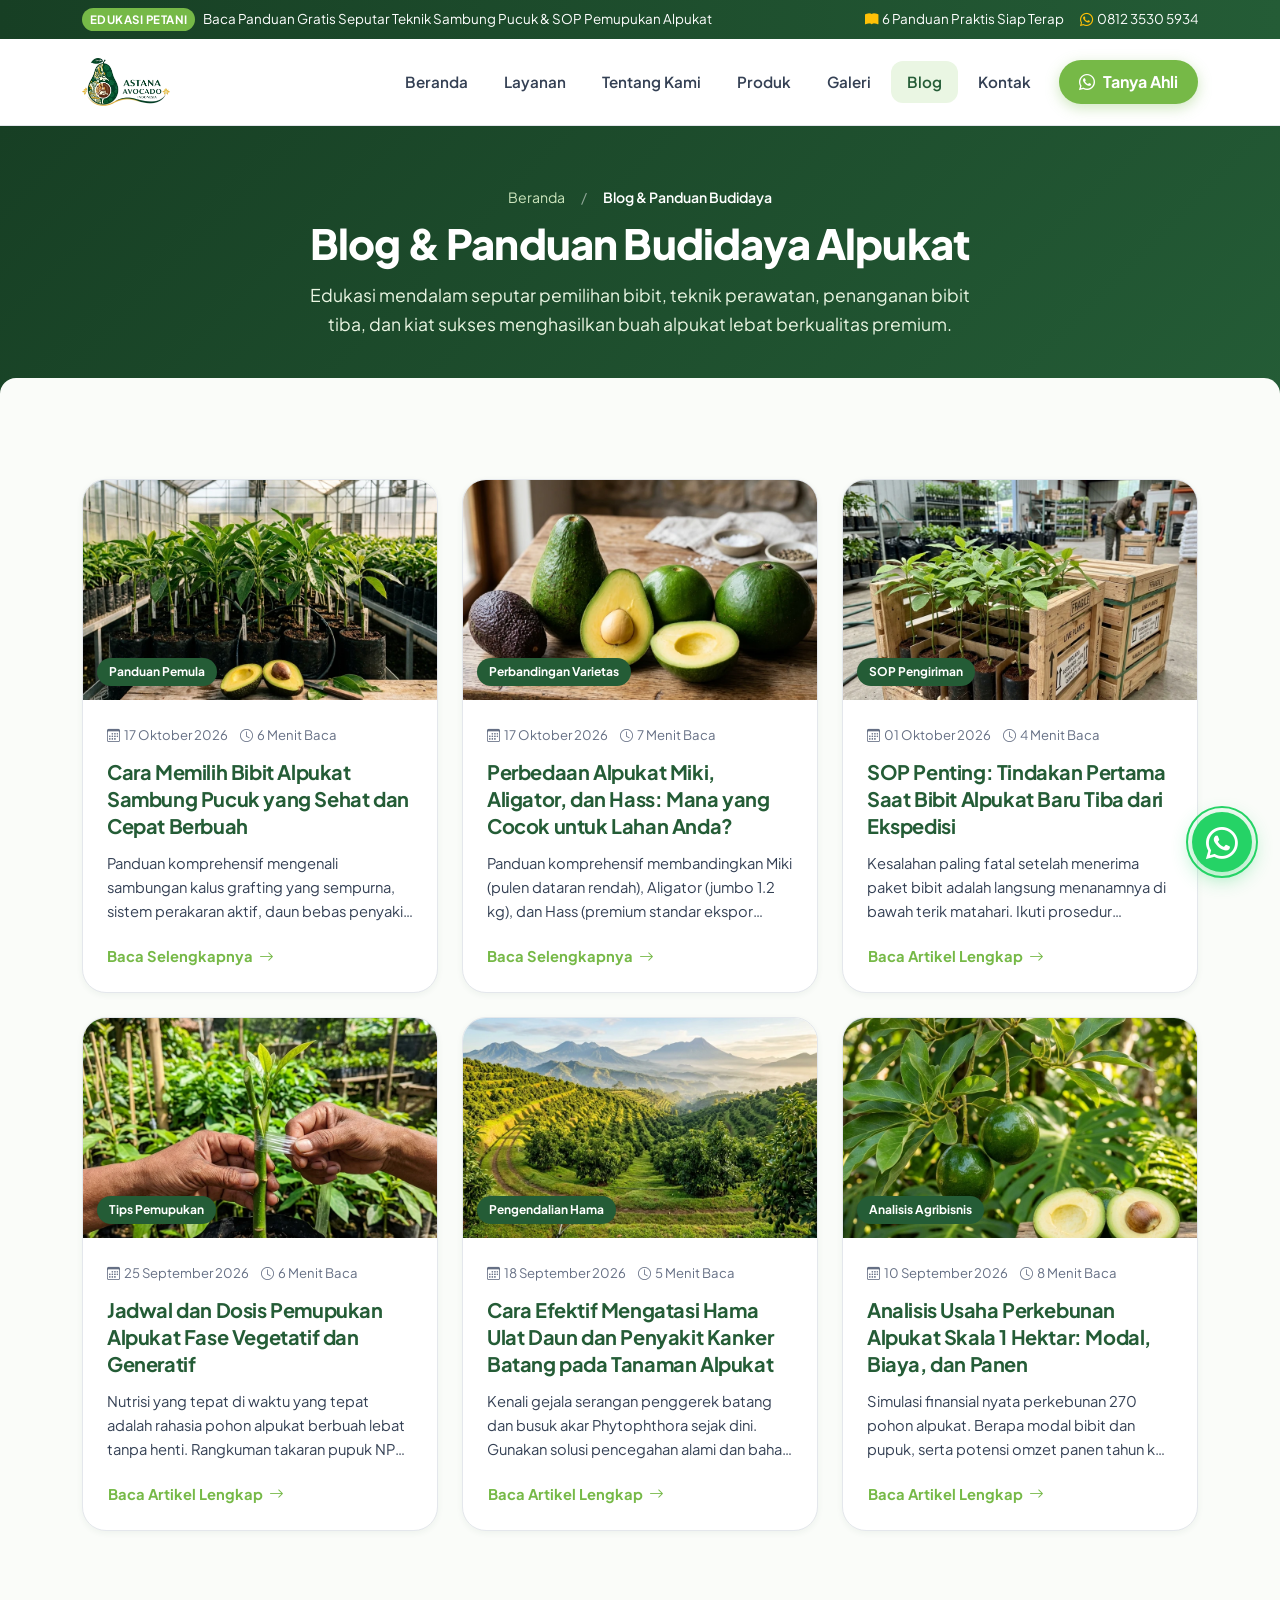
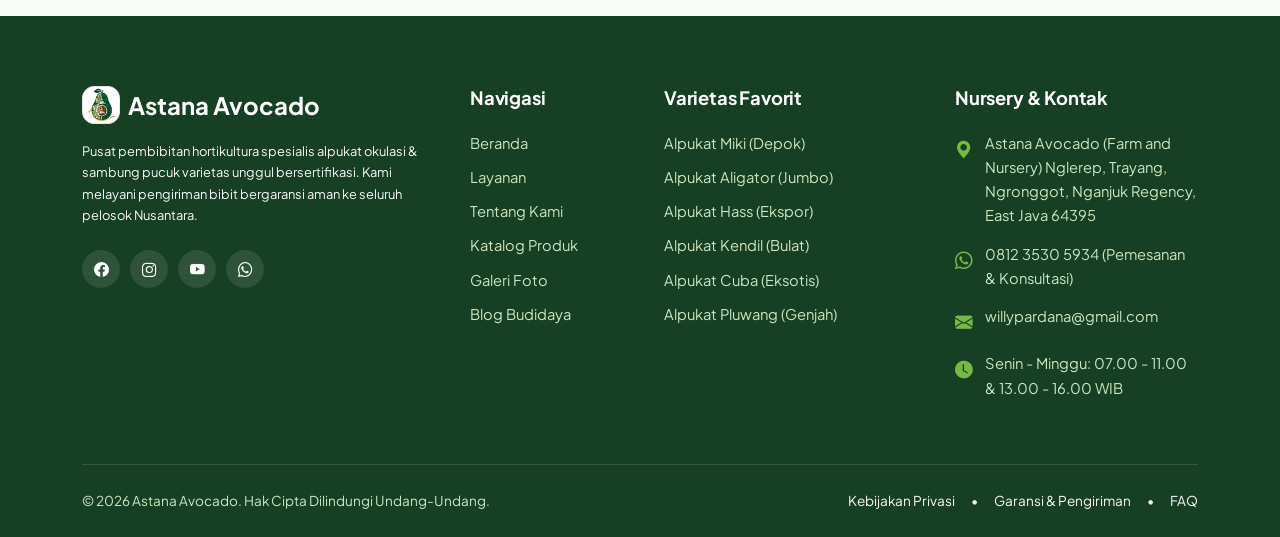
==== commit 3918ccff: "apdate lokasi" ====
--- a/blog.html
+++ b/blog.html
@@ -422,7 +422,7 @@
           <h5>Nursery &amp; Kontak</h5>
           <div class="footer-contact-item">
             <i class="bi bi-geo-alt-fill"></i>
-            <div>Desa Trayang, Kec. Ngronggot, Kab. Nganjuk, Jawa Timur</div>
+            <div>Astana Avocado (Farm and Nursery) Nglerep, Trayang, Ngronggot, Nganjuk Regency, East Java 64395</div>
           </div>
           <div class="footer-contact-item">
             <i class="bi bi-whatsapp"></i>
